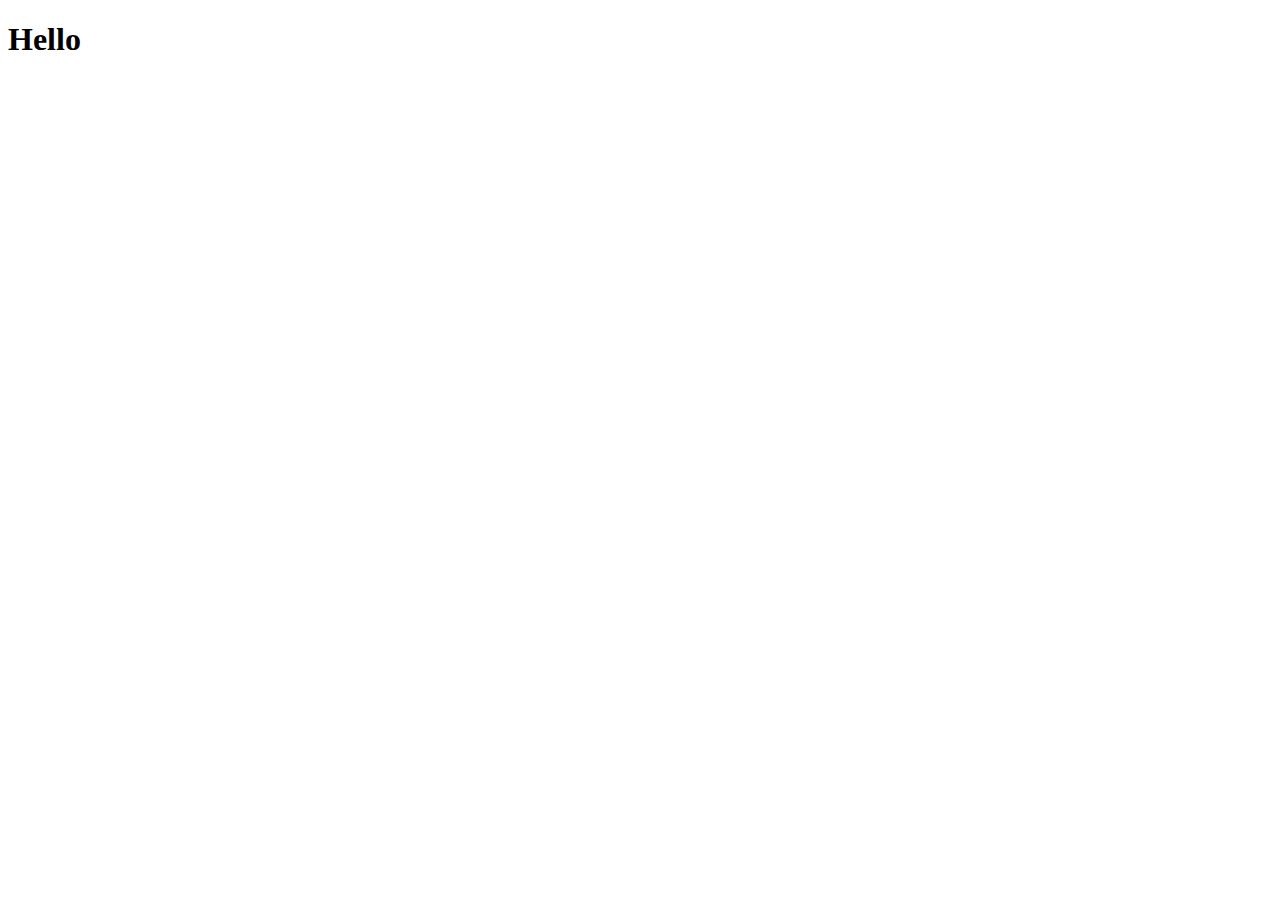
==== index.html @ 60b422b8 "updated index.html" ====
<!DOCTYPE html>
<html lang="en">
<head>
    <meta charset="UTF-8">
    <meta name="viewport" content="width=device-width, initial-scale=1.0">
    <meta http-equiv="X-UA-Compatible" content="ie=edge">
    <title>Document</title>
</head>
<body>
    <h1>Hello</h1>
</body>
</html>
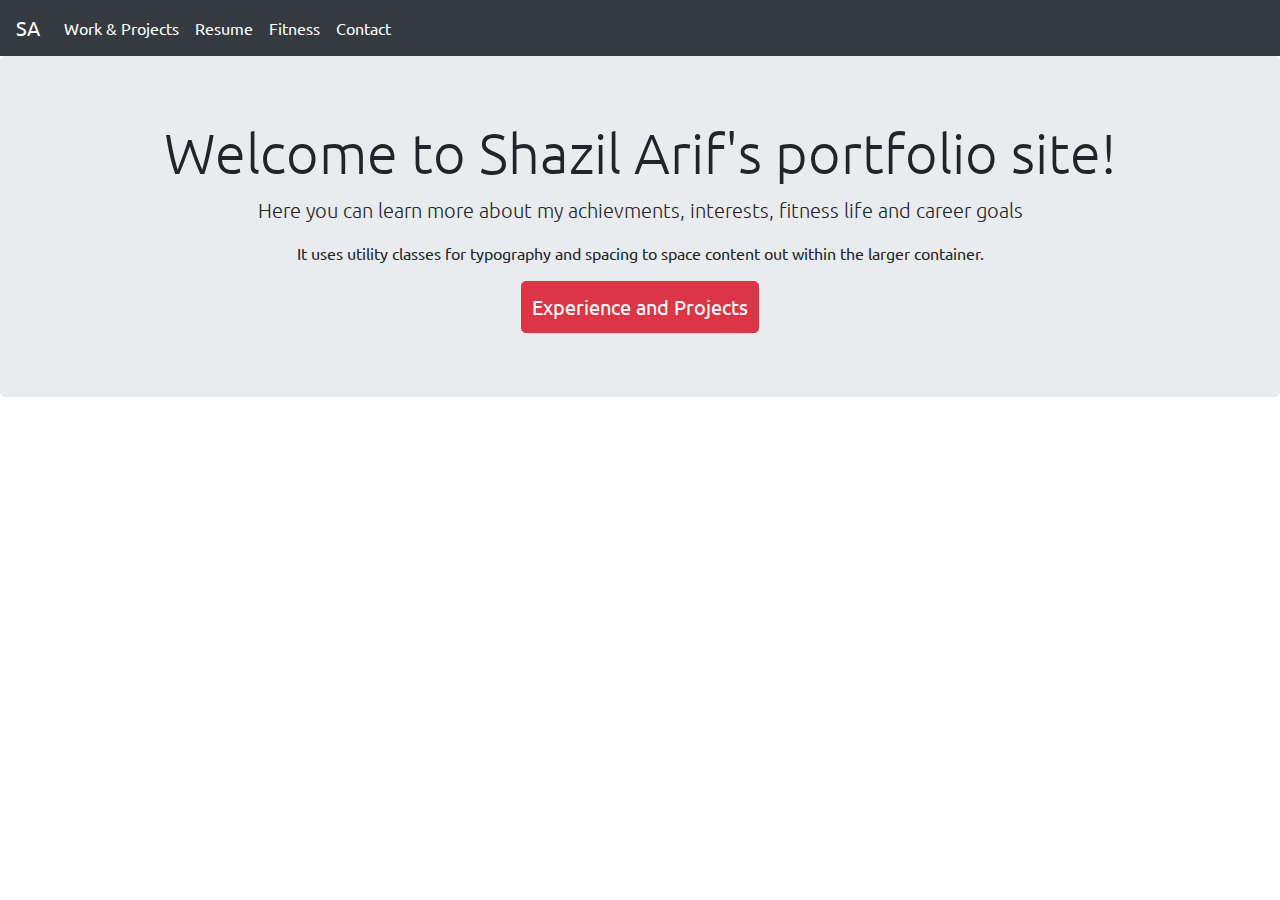
==== commit 094f4b3d: "created main page" ====
--- a/index.html
+++ b/index.html
@@ -4,9 +4,45 @@
     <meta charset="UTF-8">
     <meta name="viewport" content="width=device-width, initial-scale=1.0">
     <meta http-equiv="X-UA-Compatible" content="ie=edge">
+    <link href="https://fonts.googleapis.com/css?family=Ubuntu&display=swap" rel="stylesheet">
+    <link rel="stylesheet" href="https://stackpath.bootstrapcdn.com/bootstrap/4.3.1/css/bootstrap.min.css" integrity="sha384-ggOyR0iXCbMQv3Xipma34MD+dH/1fQ784/j6cY/iJTQUOhcWr7x9JvoRxT2MZw1T" crossorigin="anonymous">
+    <link rel="stylesheet" href="./assets/css/index.css">
+
     <title>Document</title>
 </head>
 <body>
-    <h1>Hello</h1>
+    <nav class="navbar fixed-top navbar-expand-lg navbar-light bg-dark">
+        <a class="navbar-brand light_font" href="#">SA</a>
+        <button class="navbar-toggler" type="button" data-toggle="collapse" data-target="#navbarText" aria-controls="navbarText" aria-expanded="false" aria-label="Toggle navigation">
+          <span class="navbar-toggler-icon"></span>
+        </button>
+        <div class="collapse navbar-collapse" id="navbarText">
+          <ul class="navbar-nav mr-auto">
+            <li class="nav-item active">
+              <a class="nav-link light_font" href="#">Work & Projects<span class="sr-only">(current)</span></a>
+            </li>
+            <li class="nav-item">
+              <a class="nav-link light_font" href="#">Resume</a>
+            </li>
+            <li class="nav-item">
+                <a class="nav-link light_font" href="#">Fitness</a>
+              </li>
+              <li class="nav-item">
+                <a class="nav-link light_font" href="#">Contact</a>
+              </li>
+          </ul>
+        </div>
+      </nav>
+
+      <div class="jumbotron">
+        <h1 class="display-4">Welcome to Shazil Arif's portfolio site!</h1>
+        <p class="lead">Here you can learn more about my achievments, interests, fitness life and career goals</p>
+        <p>It uses utility classes for typography and spacing to space content out within the larger container.</p>
+        <a class="btn btn-danger btn-lg bottom_space" href="#" role="button">Experience and Projects</a>
+      </div>
+
+<script src="https://code.jquery.com/jquery-3.3.1.slim.min.js" integrity="sha384-q8i/X+965DzO0rT7abK41JStQIAqVgRVzpbzo5smXKp4YfRvH+8abtTE1Pi6jizo" crossorigin="anonymous"></script>
+<script src="https://cdnjs.cloudflare.com/ajax/libs/popper.js/1.14.7/umd/popper.min.js" integrity="sha384-UO2eT0CpHqdSJQ6hJty5KVphtPhzWj9WO1clHTMGa3JDZwrnQq4sF86dIHNDz0W1" crossorigin="anonymous"></script>
+<script src="https://stackpath.bootstrapcdn.com/bootstrap/4.3.1/js/bootstrap.min.js" integrity="sha384-JjSmVgyd0p3pXB1rRibZUAYoIIy6OrQ6VrjIEaFf/nJGzIxFDsf4x0xIM+B07jRM" crossorigin="anonymous"></script>
 </body>
 </html>--- a/assets/css/index.css
+++ b/assets/css/index.css
@@ -0,0 +1,13 @@
+*{
+    font-family: 'Ubuntu',sans-serif;
+}
+.bottom_space{
+    padding:10px;
+}
+.light_font{
+    color:white!important;
+}
+.jumbotron{
+    text-align: center;
+    margin-top:56px;
+}
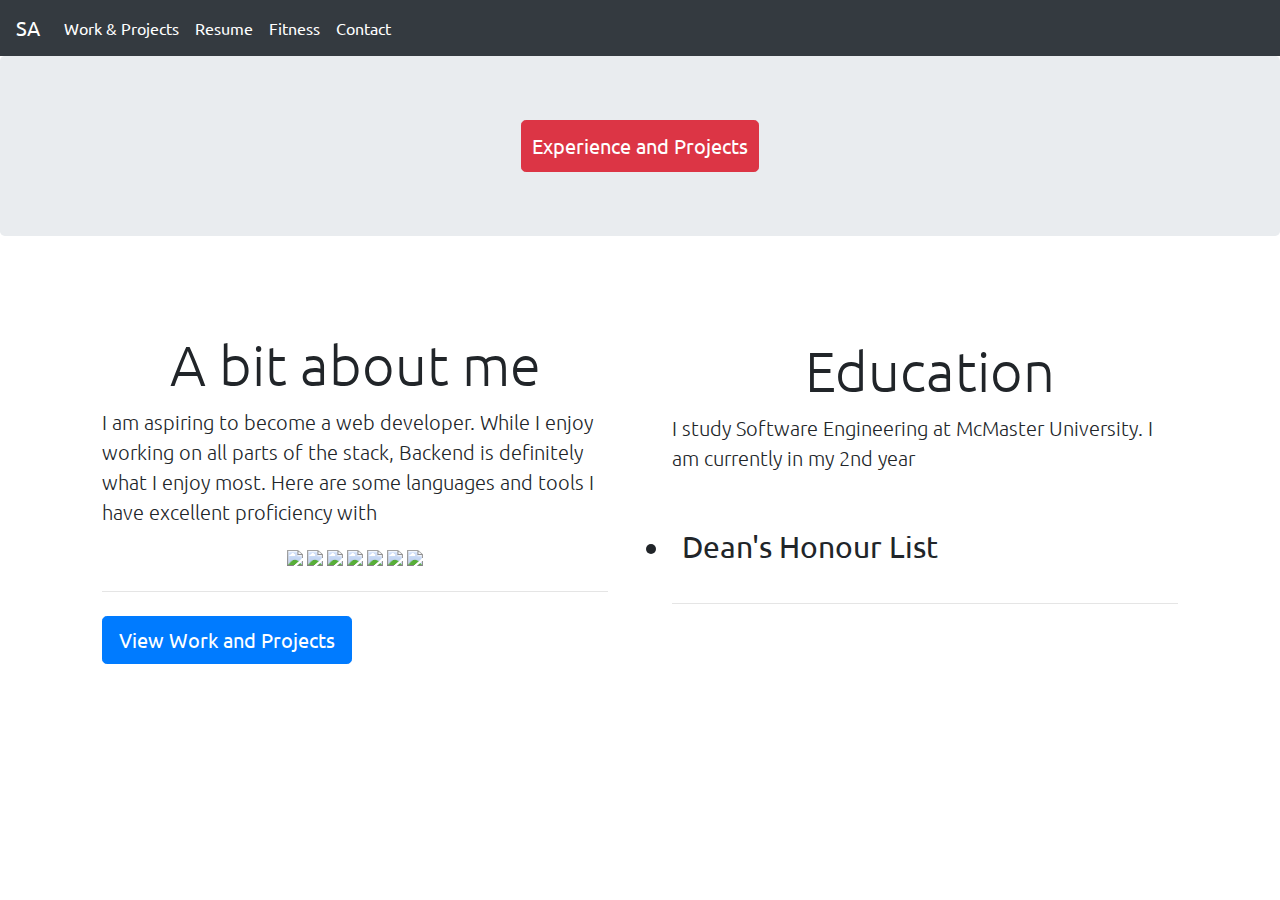
==== commit d45e178d: "modified main page with education and skills" ====
--- a/index.html
+++ b/index.html
@@ -7,8 +7,9 @@
     <link href="https://fonts.googleapis.com/css?family=Ubuntu&display=swap" rel="stylesheet">
     <link rel="stylesheet" href="https://stackpath.bootstrapcdn.com/bootstrap/4.3.1/css/bootstrap.min.css" integrity="sha384-ggOyR0iXCbMQv3Xipma34MD+dH/1fQ784/j6cY/iJTQUOhcWr7x9JvoRxT2MZw1T" crossorigin="anonymous">
     <link rel="stylesheet" href="./assets/css/index.css">
+    <link rel="icon" href="./assets/img/sa3.png">
 
-    <title>Document</title>
+    <title>Shazil Arif</title>
 </head>
 <body>
     <nav class="navbar fixed-top navbar-expand-lg navbar-light bg-dark">
@@ -22,7 +23,7 @@
               <a class="nav-link light_font" href="#">Work & Projects<span class="sr-only">(current)</span></a>
             </li>
             <li class="nav-item">
-              <a class="nav-link light_font" href="#">Resume</a>
+              <a class="nav-link light_font" href="./assets/resume.pdf">Resume</a>
             </li>
             <li class="nav-item">
                 <a class="nav-link light_font" href="#">Fitness</a>
@@ -34,15 +35,45 @@
         </div>
       </nav>
 
-      <div class="jumbotron">
-        <h1 class="display-4">Welcome to Shazil Arif's portfolio site!</h1>
-        <p class="lead">Here you can learn more about my achievments, interests, fitness life and career goals</p>
-        <p>It uses utility classes for typography and spacing to space content out within the larger container.</p>
+      <div class="jumbotron" id='mainJumbotron'>
+        <h1 class="display-4 center" id="heading">Shazil Arif</h1>
+        <p class="lead" id="effect">Here you can learn more about my my story, achievements, interests, fitness life and career goals</p>
+        <p id="effectTwo"><a href="https://github.com/shazil-arif"><i class="fab fa-github icon-left"></i></a> <a href="https://linkedin.com/in/shazil-arif "><i class="fab fa-linkedin icon-left"></i><a> <a href="https://devpost.com/Shazil-arif"><i class="fas fa-code icon-left"></i><a></p>
         <a class="btn btn-danger btn-lg bottom_space" href="#" role="button">Experience and Projects</a>
       </div>
 
+      <div class="container">
+          <div class='row'>
+                <div class="jumbotron col-xs-12 col-md-6 sink">
+                        <h1 class="display-4 center">A bit about me</h1>
+                        <p class="lead">I am aspiring to become a web developer. While I enjoy working on all parts of the stack, Backend is definitely what I enjoy most. Here are some languages and tools I have excellent proficiency with</p>
+                        <div class="center">
+                            <img src="https://img.icons8.com/color/48/000000/firebase.png">
+                            <img src="https://img.icons8.com/color/48/000000/nodejs.png">
+                            <img src="https://img.icons8.com/color/48/000000/python.png">
+                            <img src="https://img.icons8.com/color/48/000000/bootstrap.png">
+                            <img src="https://img.icons8.com/color/48/000000/c-sharp-logo.png">
+                            <img src="https://img.icons8.com/color/48/000000/mongodb.png">
+                            <img src="https://img.icons8.com/color/48/000000/javascript.png">
+                        </div>    
+                        <hr class="my-4">
+                        <a class="btn btn-primary btn-lg center" href="./projects.html" role="button">View Work and Projects</a>
+                </div>
+                <div class="jumbotron col-xs-12 col-md-6 sink">
+                        <h1 class="display-4 center"><i class="fas fa-university icon-right"></i>Education</h1>
+                        <p class="lead">I study Software Engineering at McMaster University. I am currently in my 2nd year</p>
+                        <li style="font-size:30px"><i class="fas fa-user-graduate icon-right"></i>Dean's Honour List</li>
+                        <hr class="my-4">
+                </div>
+          </div>
+      </div>
+
+<script src="https://kit.fontawesome.com/c612fcaa45.js" crossorigin="anonymous"></script>
 <script src="https://code.jquery.com/jquery-3.3.1.slim.min.js" integrity="sha384-q8i/X+965DzO0rT7abK41JStQIAqVgRVzpbzo5smXKp4YfRvH+8abtTE1Pi6jizo" crossorigin="anonymous"></script>
 <script src="https://cdnjs.cloudflare.com/ajax/libs/popper.js/1.14.7/umd/popper.min.js" integrity="sha384-UO2eT0CpHqdSJQ6hJty5KVphtPhzWj9WO1clHTMGa3JDZwrnQq4sF86dIHNDz0W1" crossorigin="anonymous"></script>
 <script src="https://stackpath.bootstrapcdn.com/bootstrap/4.3.1/js/bootstrap.min.js" integrity="sha384-JjSmVgyd0p3pXB1rRibZUAYoIIy6OrQ6VrjIEaFf/nJGzIxFDsf4x0xIM+B07jRM" crossorigin="anonymous"></script>
+<script src="https://code.jquery.com/jquery-3.4.1.min.js" integrity="sha256-CSXorXvZcTkaix6Yvo6HppcZGetbYMGWSFlBw8HfCJo=" crossorigin="anonymous"></script>      
+<script src="./assets/js/effect.js"></script>
 </body>
+
 </html>--- a/assets/css/index.css
+++ b/assets/css/index.css
@@ -7,7 +7,34 @@
 .light_font{
     color:white!important;
 }
-.jumbotron{
+#mainJumbotron{
     text-align: center;
     margin-top:56px;
 }
+.icon-left{
+    font-size:40px;
+    margin-left: 20px;
+}
+a{
+    color:black;
+}
+#heading{
+    display: none;
+    font-size:70px;
+}
+#effect{
+    display: none;
+}
+#effectTwo{
+    display: none;
+}
+.sink{
+    background:white;
+}
+.icon-right{
+    margin-right:10px;
+    font-size:60px;
+}
+.center{
+    text-align: center;
+}
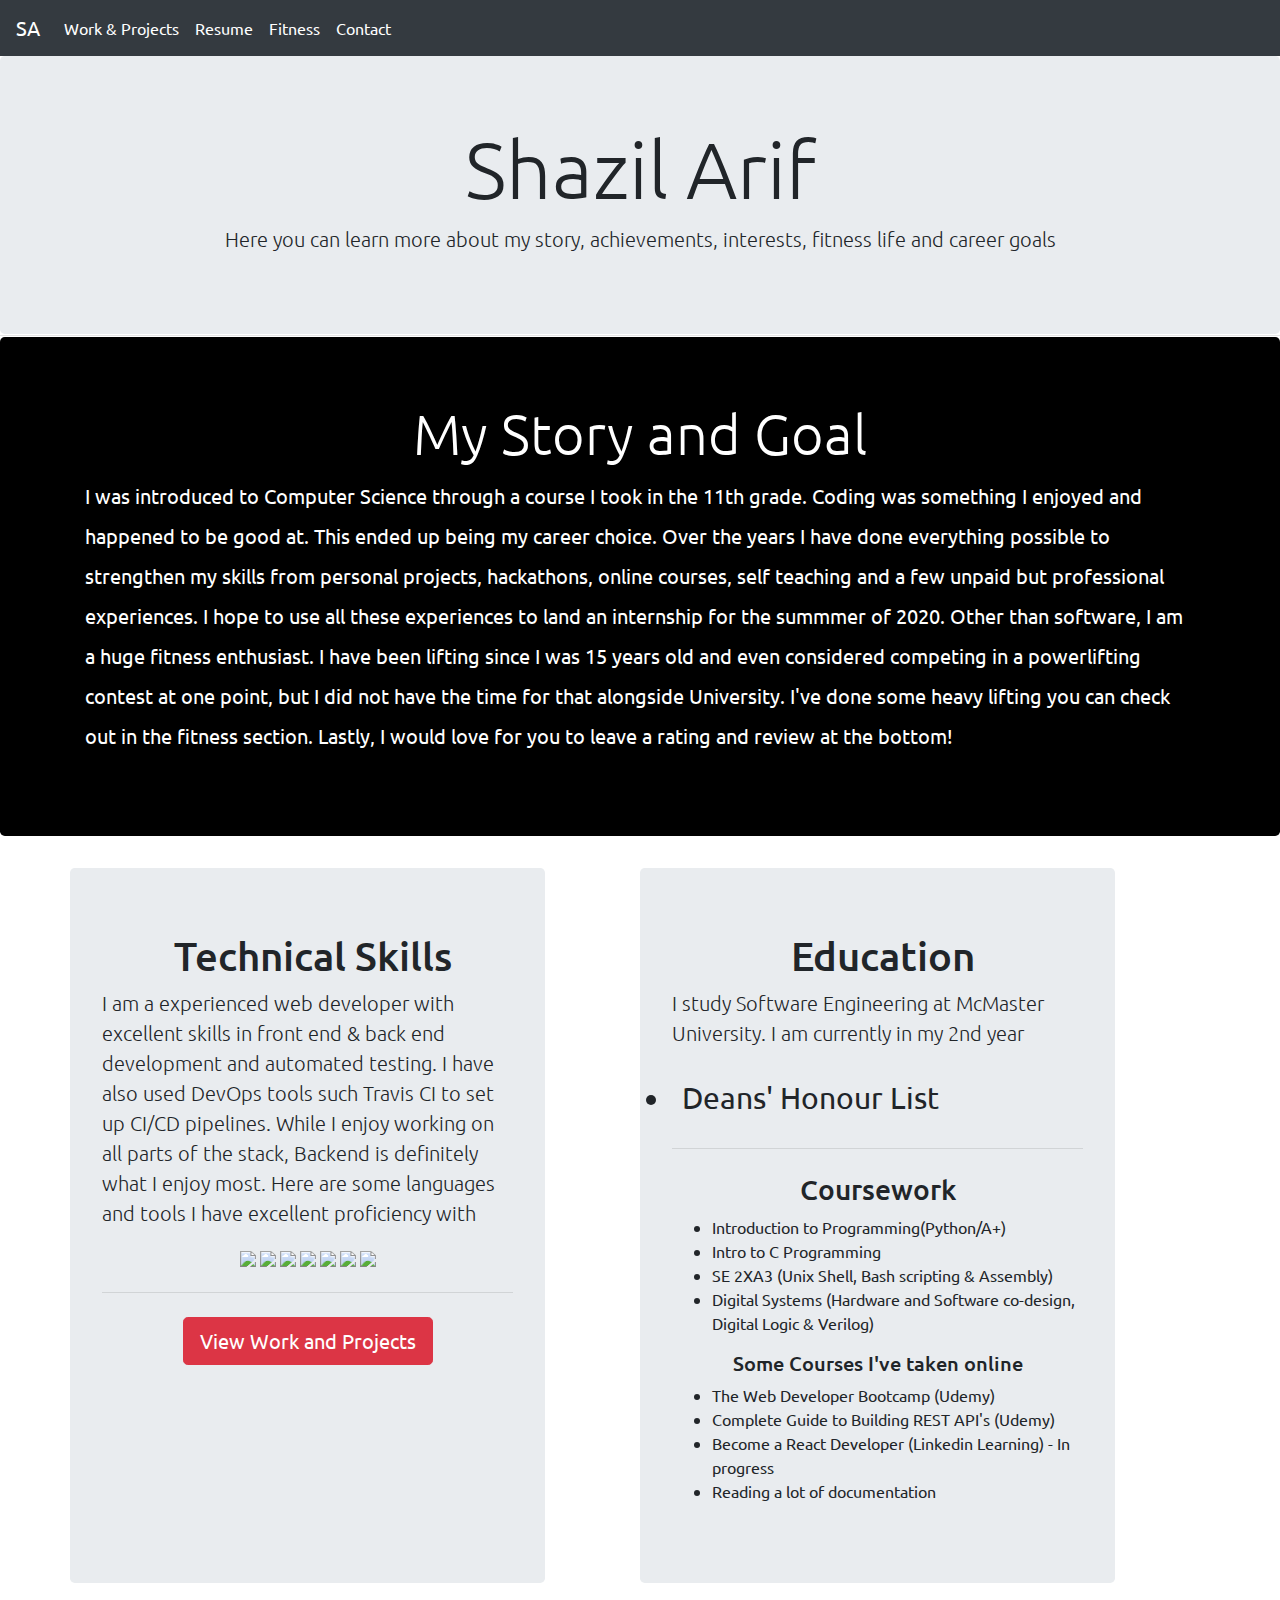
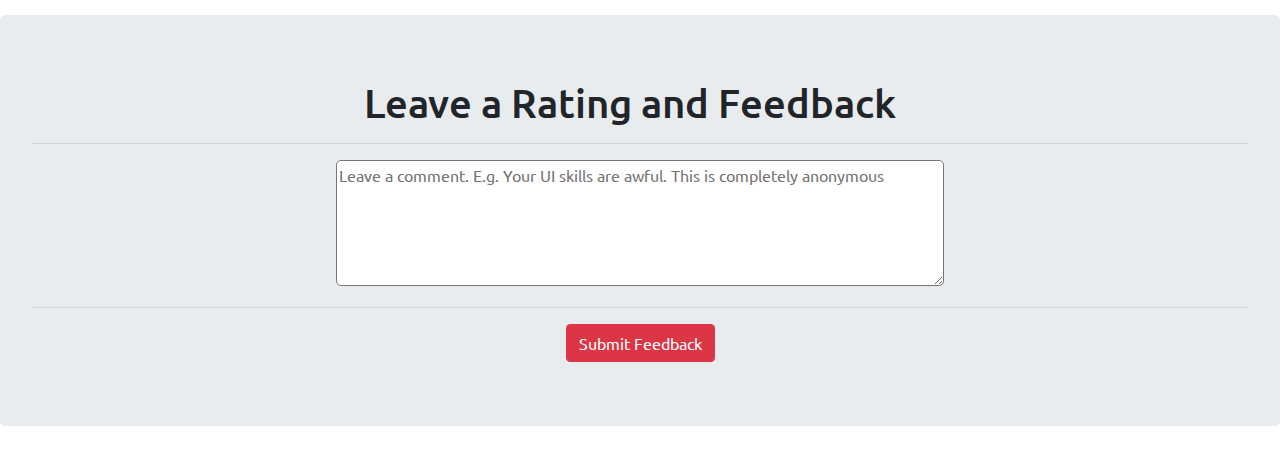
==== commit 18b0b572: "added some inspirtion, courses and feedback section" ====
--- a/index.html
+++ b/index.html
@@ -8,7 +8,6 @@
     <link rel="stylesheet" href="https://stackpath.bootstrapcdn.com/bootstrap/4.3.1/css/bootstrap.min.css" integrity="sha384-ggOyR0iXCbMQv3Xipma34MD+dH/1fQ784/j6cY/iJTQUOhcWr7x9JvoRxT2MZw1T" crossorigin="anonymous">
     <link rel="stylesheet" href="./assets/css/index.css">
     <link rel="icon" href="./assets/img/sa3.png">
-
     <title>Shazil Arif</title>
 </head>
 <body>
@@ -37,16 +36,34 @@
 
       <div class="jumbotron" id='mainJumbotron'>
         <h1 class="display-4 center" id="heading">Shazil Arif</h1>
-        <p class="lead" id="effect">Here you can learn more about my my story, achievements, interests, fitness life and career goals</p>
-        <p id="effectTwo"><a href="https://github.com/shazil-arif"><i class="fab fa-github icon-left"></i></a> <a href="https://linkedin.com/in/shazil-arif "><i class="fab fa-linkedin icon-left"></i><a> <a href="https://devpost.com/Shazil-arif"><i class="fas fa-code icon-left"></i><a></p>
-        <a class="btn btn-danger btn-lg bottom_space" href="#" role="button">Experience and Projects</a>
+        <p class="lead">Here you can learn more about my story, achievements, interests, fitness life and career goals</p>
+        <p><a href="https://github.com/shazil-arif"><i id="one"class="fab fa-github icon-left hide"></i></a> <a href="https://linkedin.com/in/shazil-arif "><i id="two"class="fab fa-linkedin icon-left hide"></i><a> <a href="https://devpost.com/Shazil-arif"><i id="three" class="fas fa-code icon-left hide"></i><a></p>
+      </div>
+
+
+       <hr class="no_margin">
+
+      <div class="jumbotron" style="background-color: black; color:white;">
+        <h1 class="display-4 center">My Story and Goal</h1>
+        <div class="container">
+          <div class="row">
+            <div class="col-md-12">
+              <p class="story">I was introduced to Computer Science through a course I took in the 11th grade. Coding was something I enjoyed and happened to be good at. 
+                This ended up being my career choice. Over the years I have done everything possible to strengthen my skills from personal projects, hackathons, online courses, self teaching 
+                and a few unpaid but professional experiences. I hope to use all these experiences to land an internship for the summmer of 2020. Other than software, I am a huge fitness enthusiast.
+                I have been lifting since I was 15 years old and even considered competing in a powerlifting contest at one point, but I did not have the time for that alongside University. I've done some heavy lifting you 
+                can check out in the fitness section. Lastly, I would love for you to leave a rating and review at the bottom!
+              </p>
+            </div>
+          </div>
+        </div>
       </div>
 
       <div class="container">
           <div class='row'>
-                <div class="jumbotron col-xs-12 col-md-6 sink">
-                        <h1 class="display-4 center">A bit about me</h1>
-                        <p class="lead">I am aspiring to become a web developer. While I enjoy working on all parts of the stack, Backend is definitely what I enjoy most. Here are some languages and tools I have excellent proficiency with</p>
+                <div class="jumbotron col-xs-12 col-md-5">
+                        <h1 class="subheading center"><i class="fas fa-user icon-right"></i>Technical Skills</h1>
+                        <p class="lead">I am a experienced web developer with excellent skills in front end & back end development and automated testing. I have also used DevOps tools such Travis CI to set up CI/CD pipelines. While I enjoy working on all parts of the stack, Backend is definitely what I enjoy most. Here are some languages and tools I have excellent proficiency with</p>
                         <div class="center">
                             <img src="https://img.icons8.com/color/48/000000/firebase.png">
                             <img src="https://img.icons8.com/color/48/000000/nodejs.png">
@@ -57,15 +74,52 @@
                             <img src="https://img.icons8.com/color/48/000000/javascript.png">
                         </div>    
                         <hr class="my-4">
-                        <a class="btn btn-primary btn-lg center" href="./projects.html" role="button">View Work and Projects</a>
+                        <div class="center"><a class="btn btn-danger btn-lg" href="./projects.html" role="button">View Work and Projects</a></div>
                 </div>
-                <div class="jumbotron col-xs-12 col-md-6 sink">
-                        <h1 class="display-4 center"><i class="fas fa-university icon-right"></i>Education</h1>
+
+                <div class="col-md-1"></div>
+
+                <div class="jumbotron col-xs-12 col-md-5">
+                        <h1 class="subheading center"><i class="fas fa-university icon-right"></i>Education</h1>
                         <p class="lead">I study Software Engineering at McMaster University. I am currently in my 2nd year</p>
-                        <li style="font-size:30px"><i class="fas fa-user-graduate icon-right"></i>Dean's Honour List</li>
+                        <li style="font-size:30px"><i class="fas fa-user-graduate icon-right"></i>Deans' Honour List</li>
                         <hr class="my-4">
+                        <h3 class="center">Coursework</h1>
+                        <ul>
+                          <li>Introduction to Programming(Python/A+)</li>
+                          <li>Intro to C Programming</li>
+                          <li>SE 2XA3 (Unix Shell, Bash scripting & Assembly)</li>
+                          <li>Digital Systems (Hardware and Software co-design, Digital Logic & Verilog)</li>
+                        </ul>
+                        <h5 class="center">Some Courses I've taken online</h1>
+                          <ul>
+                            <li>The Web Developer Bootcamp (Udemy)</li>
+                            <li>Complete Guide to Building REST API's (Udemy)</li>
+                            <li>Become a React Developer (Linkedin Learning) - In progress</li>
+                            <li>Reading a lot of documentation</li>
+                          </ul>
                 </div>
           </div>
+      </div>
+
+      <div class="jumbotron center">
+          <h1>Leave a Rating and Feedback<i class="far fa-comment-alt icon-left"></i></h1>
+
+          <p class="stars">
+              <i class="fas fa-star"></i>
+              <i class="fas fa-star"></i>
+              <i class="fas fa-star"></i>
+              <i class="fas fa-star"></i>
+              <i class="fas fa-star"></i>
+          </p>
+
+          <hr>
+
+          <textarea style="width:50%" name="" id="" class="rounded-lg" cols="20" rows="5" placeholder="Leave a comment. E.g. Your UI skills are awful. This is completely anonymous"></textarea>
+          <hr>
+
+          <button class="btn btn-danger">Submit Feedback</button>
+
       </div>
 
 <script src="https://kit.fontawesome.com/c612fcaa45.js" crossorigin="anonymous"></script>
--- a/assets/css/index.css
+++ b/assets/css/index.css
@@ -10,6 +10,7 @@
 #mainJumbotron{
     text-align: center;
     margin-top:56px;
+    margin-bottom:0px;
 }
 .icon-left{
     font-size:40px;
@@ -19,22 +20,33 @@
     color:black;
 }
 #heading{
-    display: none;
-    font-size:70px;
-}
-#effect{
-    display: none;
-}
-#effectTwo{
-    display: none;
+    font-size:80px;
 }
 .sink{
     background:white;
 }
 .icon-right{
     margin-right:10px;
-    font-size:60px;
+    font-size:40px;
 }
 .center{
     text-align: center;
 }
+.hide{
+    display: none;
+}
+.no_margin{
+    margin-top:1px;
+    margin-bottom: 1px;
+    font-weight: 900;
+}
+.subheading{
+    font-size:40px;
+}
+.story{
+    line-height: 2;
+    font-size:20px;
+}
+.stars{
+    font-size:30px;
+}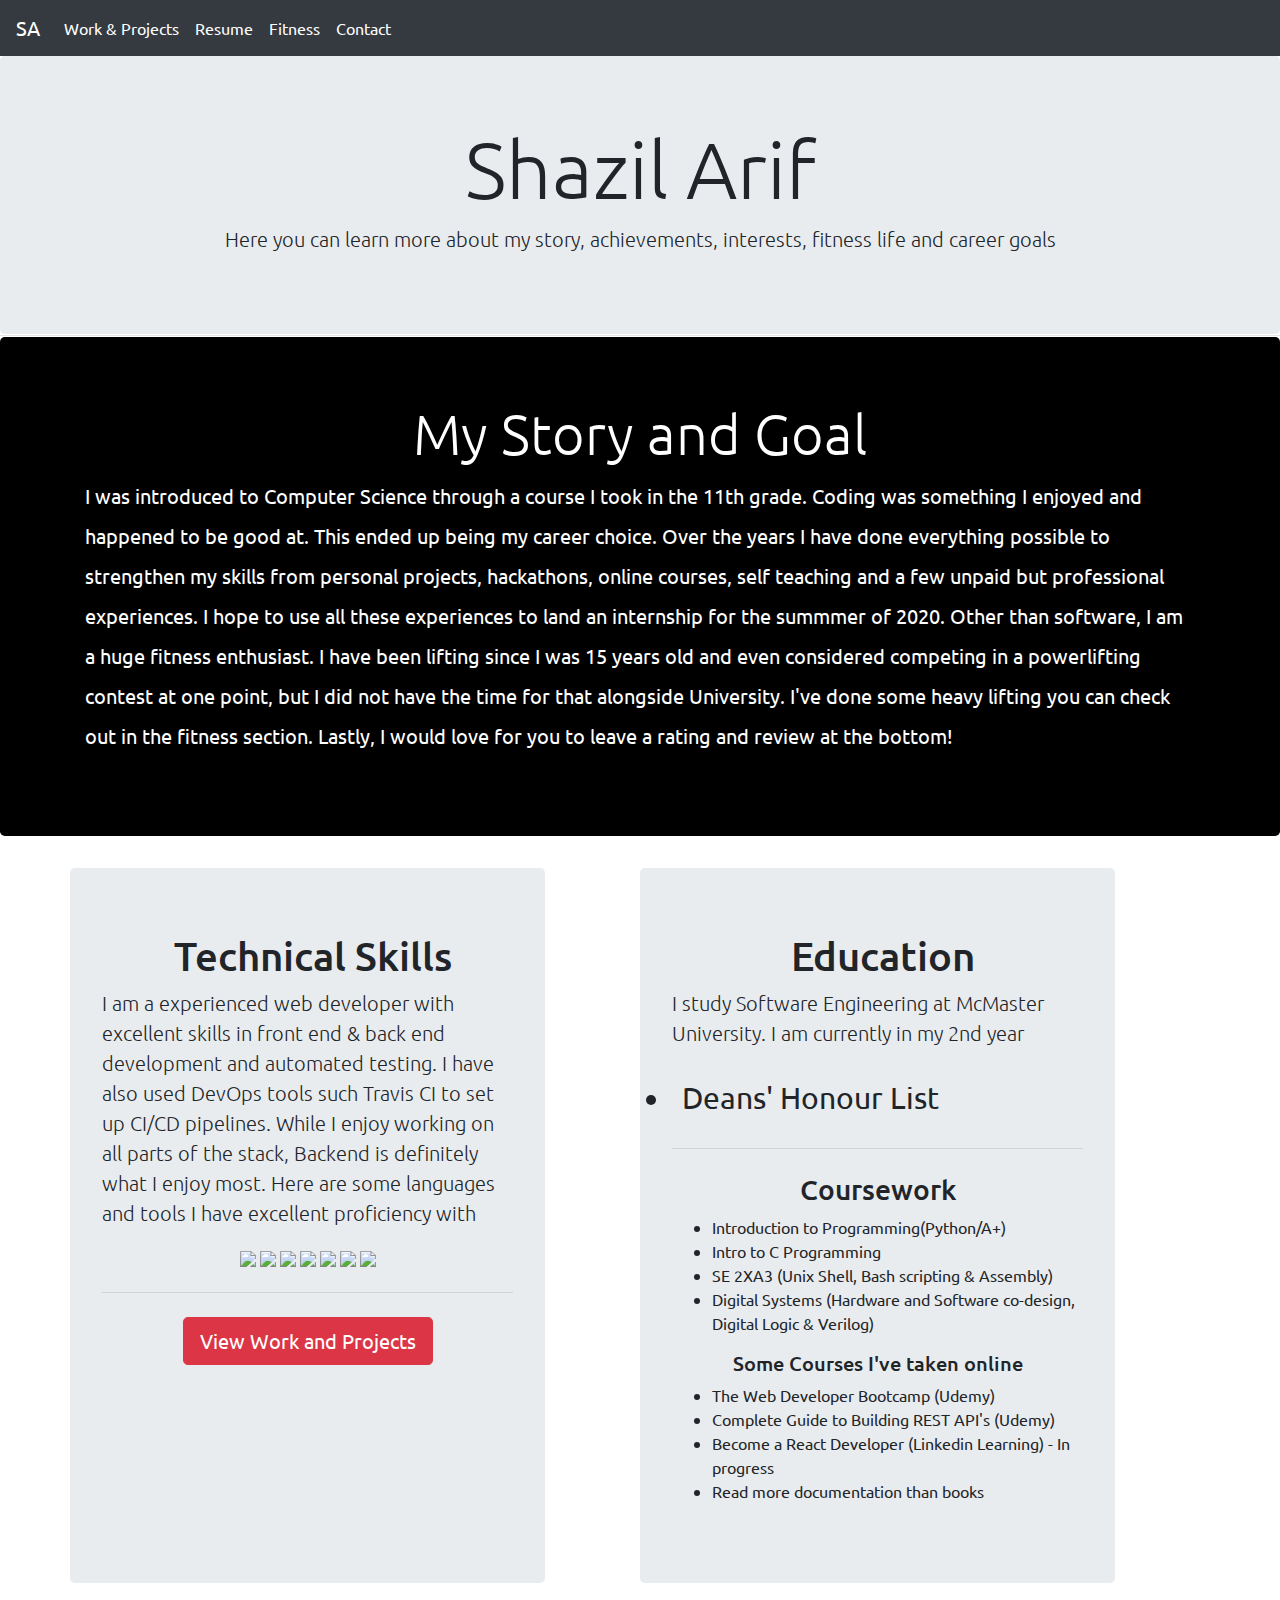
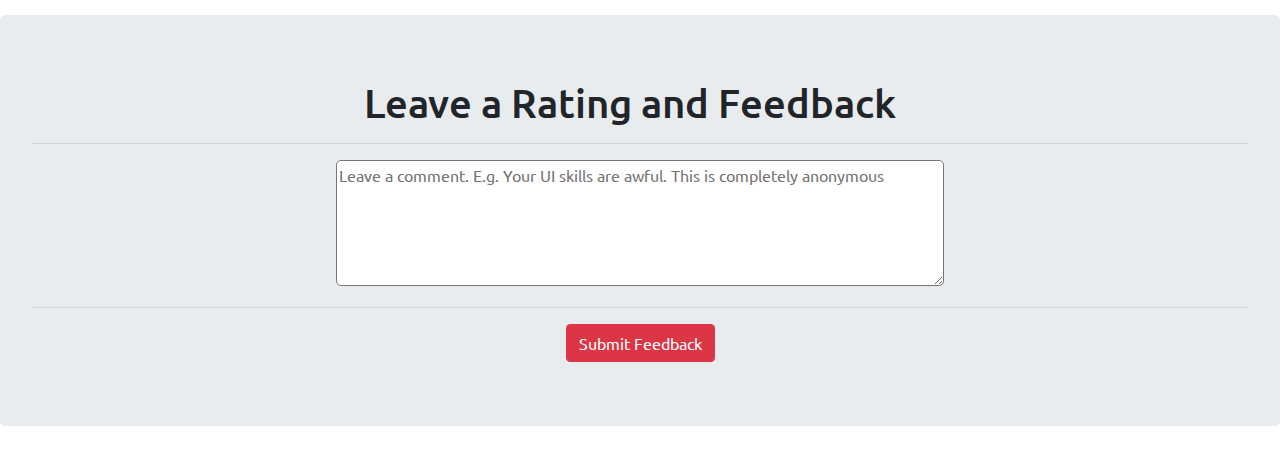
==== commit 5a47df7b: "Update index.html" ====
--- a/index.html
+++ b/index.html
@@ -96,7 +96,7 @@
                             <li>The Web Developer Bootcamp (Udemy)</li>
                             <li>Complete Guide to Building REST API's (Udemy)</li>
                             <li>Become a React Developer (Linkedin Learning) - In progress</li>
-                            <li>Reading a lot of documentation</li>
+                            <li>Read more documentation than books</li>
                           </ul>
                 </div>
           </div>
@@ -130,4 +130,4 @@
 <script src="./assets/js/effect.js"></script>
 </body>
 
-</html>+</html>
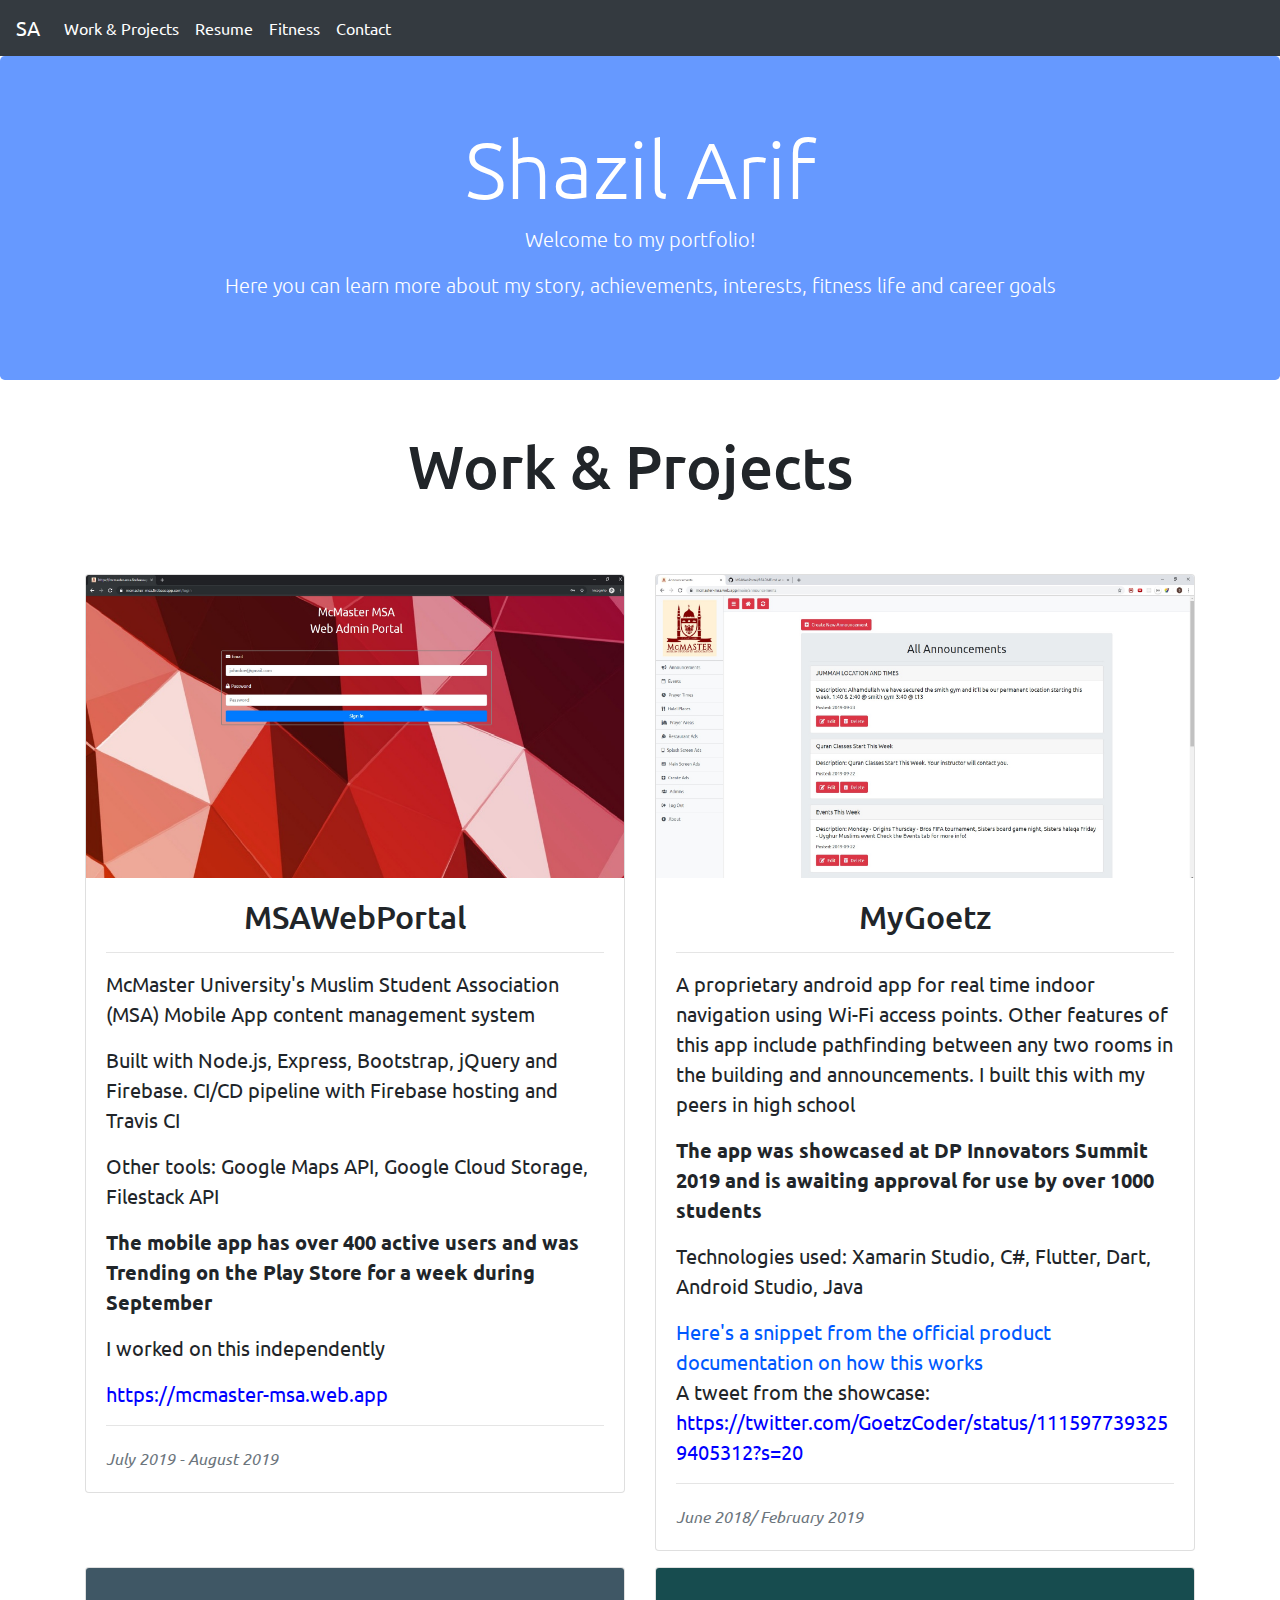
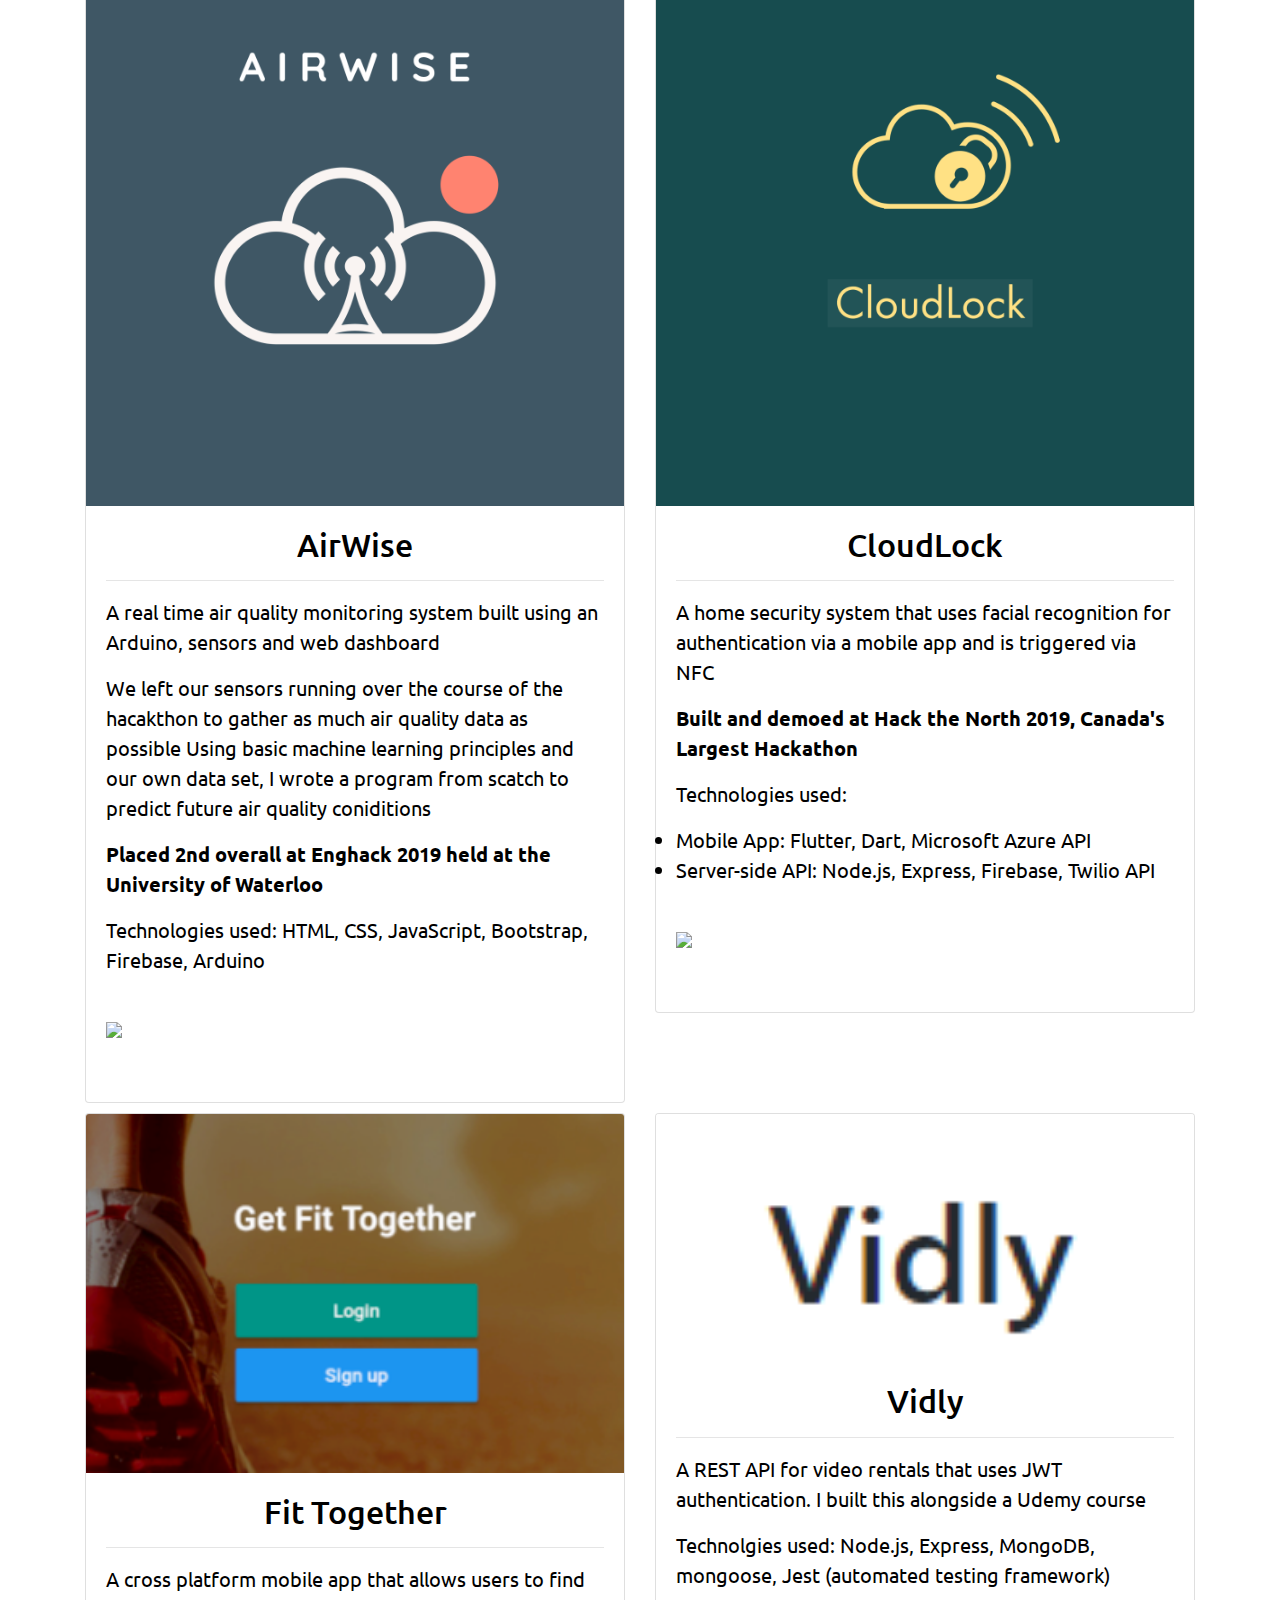
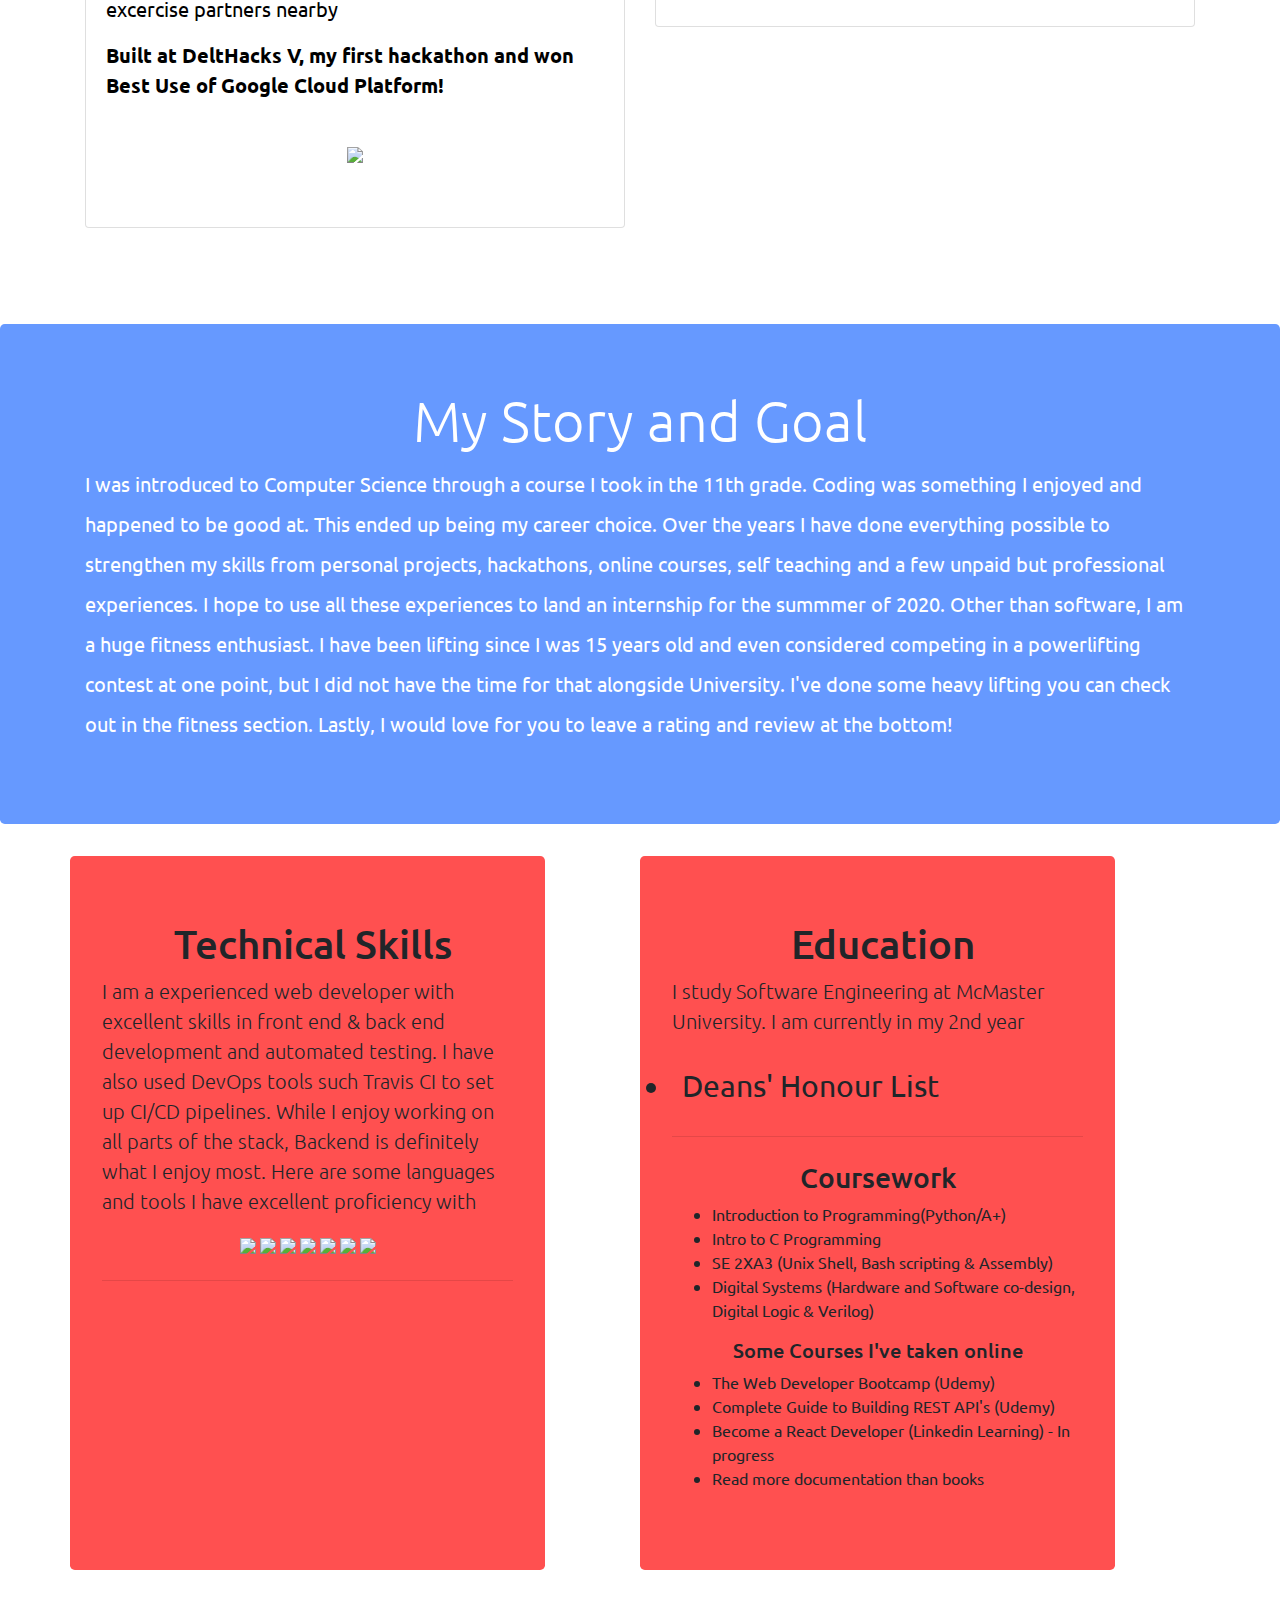
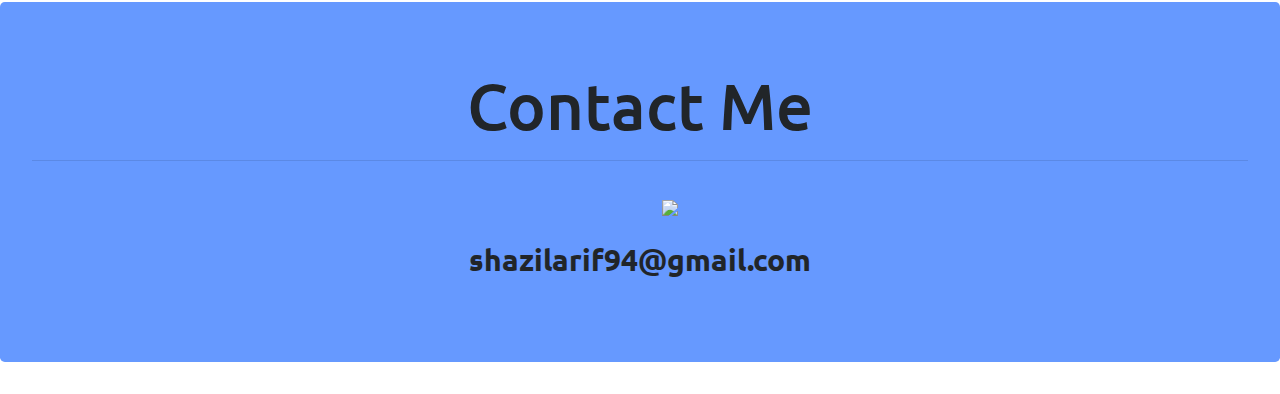
==== commit b9257085: "added projects" ====
--- a/index.html
+++ b/index.html
@@ -19,7 +19,7 @@
         <div class="collapse navbar-collapse" id="navbarText">
           <ul class="navbar-nav mr-auto">
             <li class="nav-item active">
-              <a class="nav-link light_font" href="#">Work & Projects<span class="sr-only">(current)</span></a>
+              <a class="nav-link light_font" href="#projects">Work & Projects<span class="sr-only">(current)</span></a>
             </li>
             <li class="nav-item">
               <a class="nav-link light_font" href="./assets/resume.pdf">Resume</a>
@@ -28,7 +28,7 @@
                 <a class="nav-link light_font" href="#">Fitness</a>
               </li>
               <li class="nav-item">
-                <a class="nav-link light_font" href="#">Contact</a>
+                <a class="nav-link light_font" href="#contact">Contact</a>
               </li>
           </ul>
         </div>
@@ -36,91 +36,235 @@
 
       <div class="jumbotron" id='mainJumbotron'>
         <h1 class="display-4 center" id="heading">Shazil Arif</h1>
+        <p class="lead">Welcome to my portfolio!</p>
         <p class="lead">Here you can learn more about my story, achievements, interests, fitness life and career goals</p>
-        <p><a href="https://github.com/shazil-arif"><i id="one"class="fab fa-github icon-left hide"></i></a> <a href="https://linkedin.com/in/shazil-arif "><i id="two"class="fab fa-linkedin icon-left hide"></i><a> <a href="https://devpost.com/Shazil-arif"><i id="three" class="fas fa-code icon-left hide"></i><a></p>
       </div>
-
-
-       <hr class="no_margin">
-
-      <div class="jumbotron" style="background-color: black; color:white;">
-        <h1 class="display-4 center">My Story and Goal</h1>
-        <div class="container">
-          <div class="row">
-            <div class="col-md-12">
-              <p class="story">I was introduced to Computer Science through a course I took in the 11th grade. Coding was something I enjoyed and happened to be good at. 
-                This ended up being my career choice. Over the years I have done everything possible to strengthen my skills from personal projects, hackathons, online courses, self teaching 
-                and a few unpaid but professional experiences. I hope to use all these experiences to land an internship for the summmer of 2020. Other than software, I am a huge fitness enthusiast.
-                I have been lifting since I was 15 years old and even considered competing in a powerlifting contest at one point, but I did not have the time for that alongside University. I've done some heavy lifting you 
-                can check out in the fitness section. Lastly, I would love for you to leave a rating and review at the bottom!
-              </p>
+    
+      <div id="projects">
+        <h1 class="center" style="margin-top:50px;font-size:60px;">Work & Projects <i class="fas fa-star icon-left" style="font-size:50px;"></i></h1>
+        <div class="jumbotron" style="background:white;">
+            <div class="container">
+                <div class="row">
+                  <div class="col-lg-6">
+                      <div class="card mb-3 bg">
+                          <a href="./assets/img/homepage.jpg"><img src="./assets/img/homepage.jpg" class="card-img-top" alt="..."></a>
+                          <div class="card-body">
+                            <h2 class="card-title center">MSAWebPortal</h2>
+                            <hr>
+      
+                            <p class="card-text">McMaster University's Muslim Student Association (MSA) Mobile App content management system</p>
+                            <p class="card-text"> Built with Node.js, Express, Bootstrap, jQuery and Firebase. CI/CD pipeline with Firebase hosting and Travis CI</p>
+                            <p class="card-text">Other tools: Google Maps API, Google Cloud Storage, Filestack API</p>
+                            <p class="card-text"><strong>The mobile app has over 400 active users and was Trending on the Play Store for a week during September</strong></p>
+                            <p class="card-text">I worked on this independently</p>
+
+      
+                            <a href="https://mcmaster-msa.web.app" style="color:blue"> https://mcmaster-msa.web.app</a>
+                            <hr>
+      
+                            <p class="card-text"><small class="text-muted"><em>July 2019 - August 2019</em></small></p>
+                          </div>
+                        </div>
+                  </div>
+
+                  <div class="col-lg-6">
+                      <div class="card mb-3 ">
+
+                          <a href="./assets/img/announcements.jpg"><img src="./assets/img/announcements.jpg" class="card-img-top" alt="..."></a>
+                            
+                        
+
+                          <div class="card-body">
+                            <h2 class="card-title center">MyGoetz</h2>
+                            <hr>
+      
+                            <p class="card-text">A proprietary android app for real time indoor navigation using Wi-Fi access points. Other features of this app include
+                              pathfinding between any two rooms in the building and announcements.
+                              I built this with my peers in high school</p> 
+                              <p><strong>The app was showcased at DP Innovators Summit 2019 and is awaiting approval for use by over 1000 students</strong><p>
+                                <p>Technologies used: Xamarin Studio, C#, Flutter, Dart, Android Studio, Java
+                                </p>
+                                <a href="./gps.pdf" style="color:rgb(0, 89, 255)">Here's a snippet from the official product documentation on how this works</a>
+
+                                <br>
+      
+                            <p>A tweet from the showcase:
+
+                                <a href="https://twitter.com/GoetzCoder/status/1115977393259405312?s=20" style="color:blue">https://twitter.com/GoetzCoder/status/1115977393259405312?s=20</a>
+
+                            </p>
+                            <hr>
+      
+                            <p class="card-text"><small class="text-muted"><em>June 2018/ February 2019</em></small></p>
+                          </div>
+                        </div>
+                  </div>
+
+                </div>
+
+            
+
+                  <div class="row">
+                    <div class="col-lg-6 ">
+
+                        <div class="card" style="width:100%;">
+                            <img src="./assets/img/airwise.png" class="card-img-top" alt="...">
+                            <div class="card-body" style="color:black">
+                                <h2 class="card-title center">AirWise</h2>
+                                <hr>
+                              <p class="card-text">A real time air quality monitoring system built using an Arduino, sensors and web dashboard</p>
+                              <p class="card-text">We left our sensors running over the course of the hacakthon to gather as much air quality data as possible
+                                Using basic machine learning principles and our own data set, I wrote a program from scatch to predict future air quality coniditions</p>
+                              <p class="card-text"><strong>Placed 2nd overall at Enghack 2019 held at the University of Waterloo</strong></p>
+                              <p class="card-text">Technologies used: HTML, CSS, JavaScript, Bootstrap, Firebase, Arduino</p>
+
+                              
+                              <p>
+                                  <a href="https://github.com/shazil-arif/airwise"><i class="fab fa-github icon"></i></a>
+                                  <a href="https://devpost.com/software/airwise"><img style="padding-bottom: 26px" src="https://img.icons8.com/material/48/000000/devpost.png"></a>
+                              </p>
+
+                            </div>
+                          </div>
+
+                    </div>
+                          <div class="col-lg-6">
+                              <div class="card" style="width:100%;">
+                                  <img src="./assets/img/cloudlock.png" class="card-img-top" alt="...">
+                                  <div class="card-body" style="color:black">
+                                      <h2 class="card-title center">CloudLock</h2>
+                                      <hr>
+                                    <p class="card-text">A home security system that uses facial recognition for authentication via a mobile app and is triggered via NFC</p>
+                                    <p class="card-text"><strong>Built and demoed at Hack the North 2019, Canada's Largest Hackathon</strong></p>
+                                    <p class="card-text">
+                                      Technologies used:
+                                      <li>Mobile App: Flutter, Dart, Microsoft Azure API</li>
+                                      <li>Server-side API: Node.js, Express, Firebase, Twilio API</li> 
+                                    </p>
+
+
+                                    <p>
+                                        <a href="https://github.com/shazil-arif/CloudLock"><i class="fab fa-github icon"></i></a>
+                                        <a href="https://devpost.com/software/cloudlock-z3p4hu"><img style="padding-bottom: 26px" src="https://img.icons8.com/material/48/000000/devpost.png"></a>
+                                    </p>
+
+                                  </div>
+                                </div>
+
+                          </div>
+                  </div>
+
+                  <div class="row">
+                        <div class="col-lg-6" style="margin-top:10px;">
+                            <div class="card" style="width: 100%">
+                                <img src="./assets/img/fit_together.png" class="card-img-top" alt="...">
+                                <div class="card-body" style="color:black">
+                                    <h2 class="card-title center">Fit Together</h2>
+                                    <hr>
+                                  <p class="card-text">A cross platform mobile app that allows users to find excercise partners nearby</p>
+                                  <p class="card-text"><strong>Built at DeltHacks V, my first hackathon and won Best Use of Google Cloud Platform!</strong></p>
+
+
+                                  <p style="text-align:center" >
+                                      <a href="https://github.com/shazil-arif/fit_together"><i class="fab fa-github icon"></i></a>
+                                      <a href="https://devpost.com/software/fit_together"><img style="padding-bottom: 26px" src="https://img.icons8.com/material/48/000000/devpost.png"></a>
+                                  </p>
+
+
+                                </div>
+                            </div>
+                    </div>
+                    
+                        <div class="col-lg-6" style="margin-top:10px;">
+                            <div class="card" style="width: 100%;">
+                                <img src="./assets/img/vidly.PNG" class="card-img-top" alt="...">
+                                <div class="card-body" style="color:black">
+                                    <h2 class="card-title center">Vidly</h2>
+                                    <hr>
+                                  <p class="card-text">A REST API for video rentals that uses JWT authentication. I built this alongside a Udemy course</p>
+                                  <p class="card-text">Technolgies used: Node.js, Express, MongoDB, mongoose, Jest (automated testing framework)</p>
+
+                                  <p style="text-align: center"><a href="https://github.com/shazil-arif/Vidly"><i class="fab fa-github icon"></i></a></p>
+
+                                </div>
+                            </div>
+                    </div>
+                  </div>
+
+              </div>
+        </div>
+     
+
+      </div>
+
+      
+      <div class="jumbotron" style= "color:white;">
+          <h1 class="display-4 center">My Story and Goal</h1>
+          <div class="container">
+            <div class="row">
+              <div class="col-md-12">
+                <p class="story">I was introduced to Computer Science through a course I took in the 11th grade. Coding was something I enjoyed and happened to be good at. 
+                  This ended up being my career choice. Over the years I have done everything possible to strengthen my skills from personal projects, hackathons, online courses, self teaching 
+                  and a few unpaid but professional experiences. I hope to use all these experiences to land an internship for the summmer of 2020. Other than software, I am a huge fitness enthusiast.
+                  I have been lifting since I was 15 years old and even considered competing in a powerlifting contest at one point, but I did not have the time for that alongside University. I've done some heavy lifting you 
+                  can check out in the fitness section. Lastly, I would love for you to leave a rating and review at the bottom!
+                </p>
+              </div>
             </div>
           </div>
         </div>
+
+        <div class="container">
+            <div class='row'>
+                  <div class="jumbotron col-xs-12 col-md-5" style="background: rgb(255, 80, 80)">
+                          <h1 class="subheading center"><i class="fas fa-user icon-right"></i>Technical Skills</h1>
+                          <p class="lead">I am a experienced web developer with excellent skills in front end & back end development and automated testing. I have also used DevOps tools such Travis CI to set up CI/CD pipelines. While I enjoy working on all parts of the stack, Backend is definitely what I enjoy most. Here are some languages and tools I have excellent proficiency with</p>
+                          <div class="center">
+                              <img src="https://img.icons8.com/color/48/000000/firebase.png">
+                              <img src="https://img.icons8.com/color/48/000000/nodejs.png">
+                              <img src="https://img.icons8.com/color/48/000000/python.png">
+                              <img src="https://img.icons8.com/color/48/000000/bootstrap.png">
+                              <img src="https://img.icons8.com/color/48/000000/c-sharp-logo.png">
+                              <img src="https://img.icons8.com/color/48/000000/mongodb.png">
+                              <img src="https://img.icons8.com/color/48/000000/javascript.png">
+                          </div>    
+                          <hr class="my-4">
+                  </div>
+  
+                  <div class="col-md-1"></div>
+  
+                  <div class="jumbotron col-xs-12 col-md-5" style="background: rgb(255, 80, 80)">
+                          <h1 class="subheading center"><i class="fas fa-university icon-right"></i>Education</h1>
+                          <p class="lead">I study Software Engineering at McMaster University. I am currently in my 2nd year</p>
+                          <li style="font-size:30px"><i class="fas fa-user-graduate icon-right"></i>Deans' Honour List</li>
+                          <hr class="my-4">
+                          <h3 class="center">Coursework</h1>
+                          <ul>
+                            <li>Introduction to Programming(Python/A+)</li>
+                            <li>Intro to C Programming</li>
+                            <li>SE 2XA3 (Unix Shell, Bash scripting & Assembly)</li>
+                            <li>Digital Systems (Hardware and Software co-design, Digital Logic & Verilog)</li>
+                          </ul>
+                          <h5 class="center">Some Courses I've taken online</h1>
+                            <ul>
+                              <li>The Web Developer Bootcamp (Udemy)</li>
+                              <li>Complete Guide to Building REST API's (Udemy)</li>
+                              <li>Become a React Developer (Linkedin Learning) - In progress</li>
+                              <li>Read more documentation than books</li>
+                            </ul>
+                  </div>
+            </div>
+        </div>
+
+      <div id="contact" class=" jumbotron center">
+          <h1 style="font-size:65px;">Contact Me</h1>
+          <hr>
+          <a href="https://github.com/shazil-arif"><i class="fab fa-github icon-left"></i></a>
+          <a href="https://linkedin.com/in/shazil-arif "><i class="fab fa-linkedin icon-left"></i><a> 
+          <a href="https://devpost.com/Shazil-arif"><img class="icon-left" style="padding-bottom: 20px" src="https://img.icons8.com/material/48/000000/devpost.png"><a>
+          <p style="font-size: 30px"><strong>shazilarif94@gmail.com</strong></p>
       </div>
 
-      <div class="container">
-          <div class='row'>
-                <div class="jumbotron col-xs-12 col-md-5">
-                        <h1 class="subheading center"><i class="fas fa-user icon-right"></i>Technical Skills</h1>
-                        <p class="lead">I am a experienced web developer with excellent skills in front end & back end development and automated testing. I have also used DevOps tools such Travis CI to set up CI/CD pipelines. While I enjoy working on all parts of the stack, Backend is definitely what I enjoy most. Here are some languages and tools I have excellent proficiency with</p>
-                        <div class="center">
-                            <img src="https://img.icons8.com/color/48/000000/firebase.png">
-                            <img src="https://img.icons8.com/color/48/000000/nodejs.png">
-                            <img src="https://img.icons8.com/color/48/000000/python.png">
-                            <img src="https://img.icons8.com/color/48/000000/bootstrap.png">
-                            <img src="https://img.icons8.com/color/48/000000/c-sharp-logo.png">
-                            <img src="https://img.icons8.com/color/48/000000/mongodb.png">
-                            <img src="https://img.icons8.com/color/48/000000/javascript.png">
-                        </div>    
-                        <hr class="my-4">
-                        <div class="center"><a class="btn btn-danger btn-lg" href="./projects.html" role="button">View Work and Projects</a></div>
-                </div>
-
-                <div class="col-md-1"></div>
-
-                <div class="jumbotron col-xs-12 col-md-5">
-                        <h1 class="subheading center"><i class="fas fa-university icon-right"></i>Education</h1>
-                        <p class="lead">I study Software Engineering at McMaster University. I am currently in my 2nd year</p>
-                        <li style="font-size:30px"><i class="fas fa-user-graduate icon-right"></i>Deans' Honour List</li>
-                        <hr class="my-4">
-                        <h3 class="center">Coursework</h1>
-                        <ul>
-                          <li>Introduction to Programming(Python/A+)</li>
-                          <li>Intro to C Programming</li>
-                          <li>SE 2XA3 (Unix Shell, Bash scripting & Assembly)</li>
-                          <li>Digital Systems (Hardware and Software co-design, Digital Logic & Verilog)</li>
-                        </ul>
-                        <h5 class="center">Some Courses I've taken online</h1>
-                          <ul>
-                            <li>The Web Developer Bootcamp (Udemy)</li>
-                            <li>Complete Guide to Building REST API's (Udemy)</li>
-                            <li>Become a React Developer (Linkedin Learning) - In progress</li>
-                            <li>Read more documentation than books</li>
-                          </ul>
-                </div>
-          </div>
-      </div>
-
-      <div class="jumbotron center">
-          <h1>Leave a Rating and Feedback<i class="far fa-comment-alt icon-left"></i></h1>
-
-          <p class="stars">
-              <i class="fas fa-star"></i>
-              <i class="fas fa-star"></i>
-              <i class="fas fa-star"></i>
-              <i class="fas fa-star"></i>
-              <i class="fas fa-star"></i>
-          </p>
-
-          <hr>
-
-          <textarea style="width:50%" name="" id="" class="rounded-lg" cols="20" rows="5" placeholder="Leave a comment. E.g. Your UI skills are awful. This is completely anonymous"></textarea>
-          <hr>
-
-          <button class="btn btn-danger">Submit Feedback</button>
-
-      </div>
 
 <script src="https://kit.fontawesome.com/c612fcaa45.js" crossorigin="anonymous"></script>
 <script src="https://code.jquery.com/jquery-3.3.1.slim.min.js" integrity="sha384-q8i/X+965DzO0rT7abK41JStQIAqVgRVzpbzo5smXKp4YfRvH+8abtTE1Pi6jizo" crossorigin="anonymous"></script>
@@ -130,4 +274,4 @@
 <script src="./assets/js/effect.js"></script>
 </body>
 
-</html>
+</html>--- a/assets/css/index.css
+++ b/assets/css/index.css
@@ -11,6 +11,10 @@
     text-align: center;
     margin-top:56px;
     margin-bottom:0px;
+    color:white;
+}
+.jumbotron{
+    background:rgb(102, 153, 255);
 }
 .icon-left{
     font-size:40px;
@@ -49,4 +53,10 @@
 }
 .stars{
     font-size:30px;
-}+}
+.card-body{
+    font-size: 20px;
+}
+.icon{
+    font-size:50px;
+}
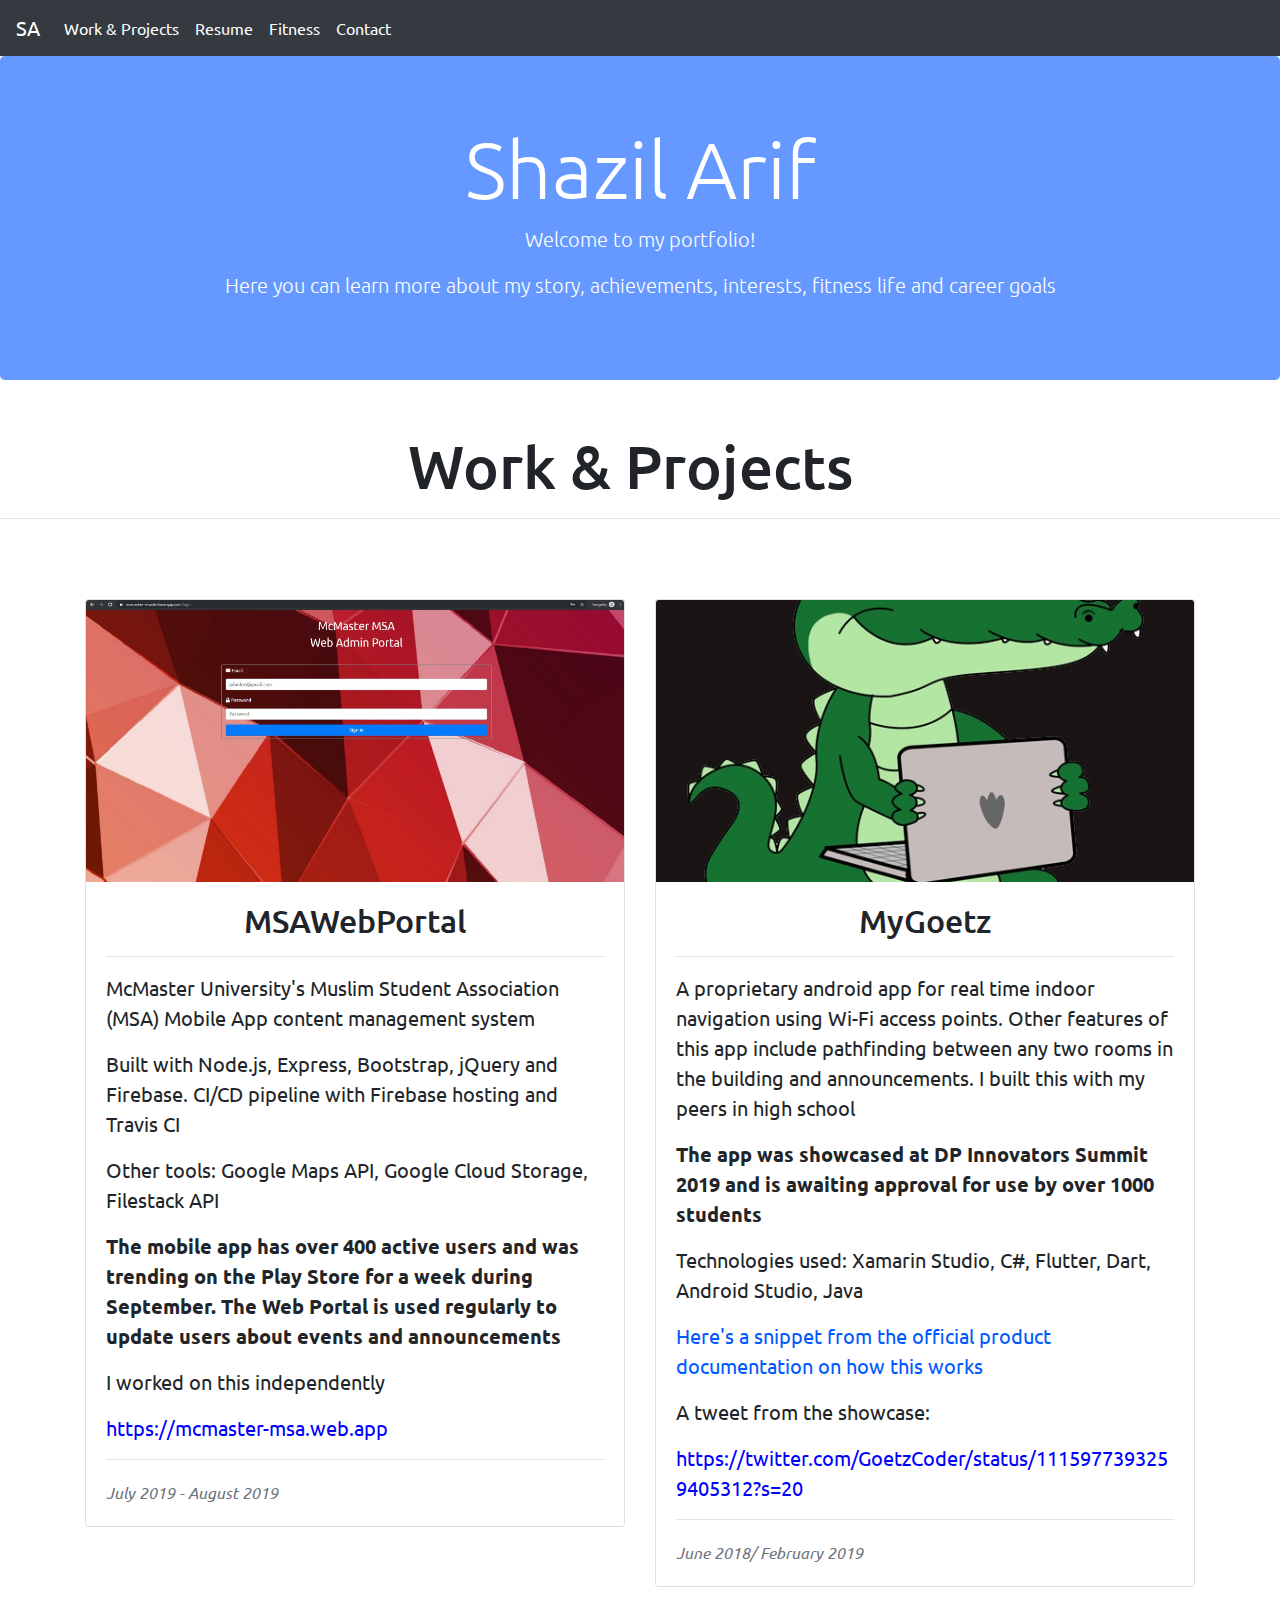
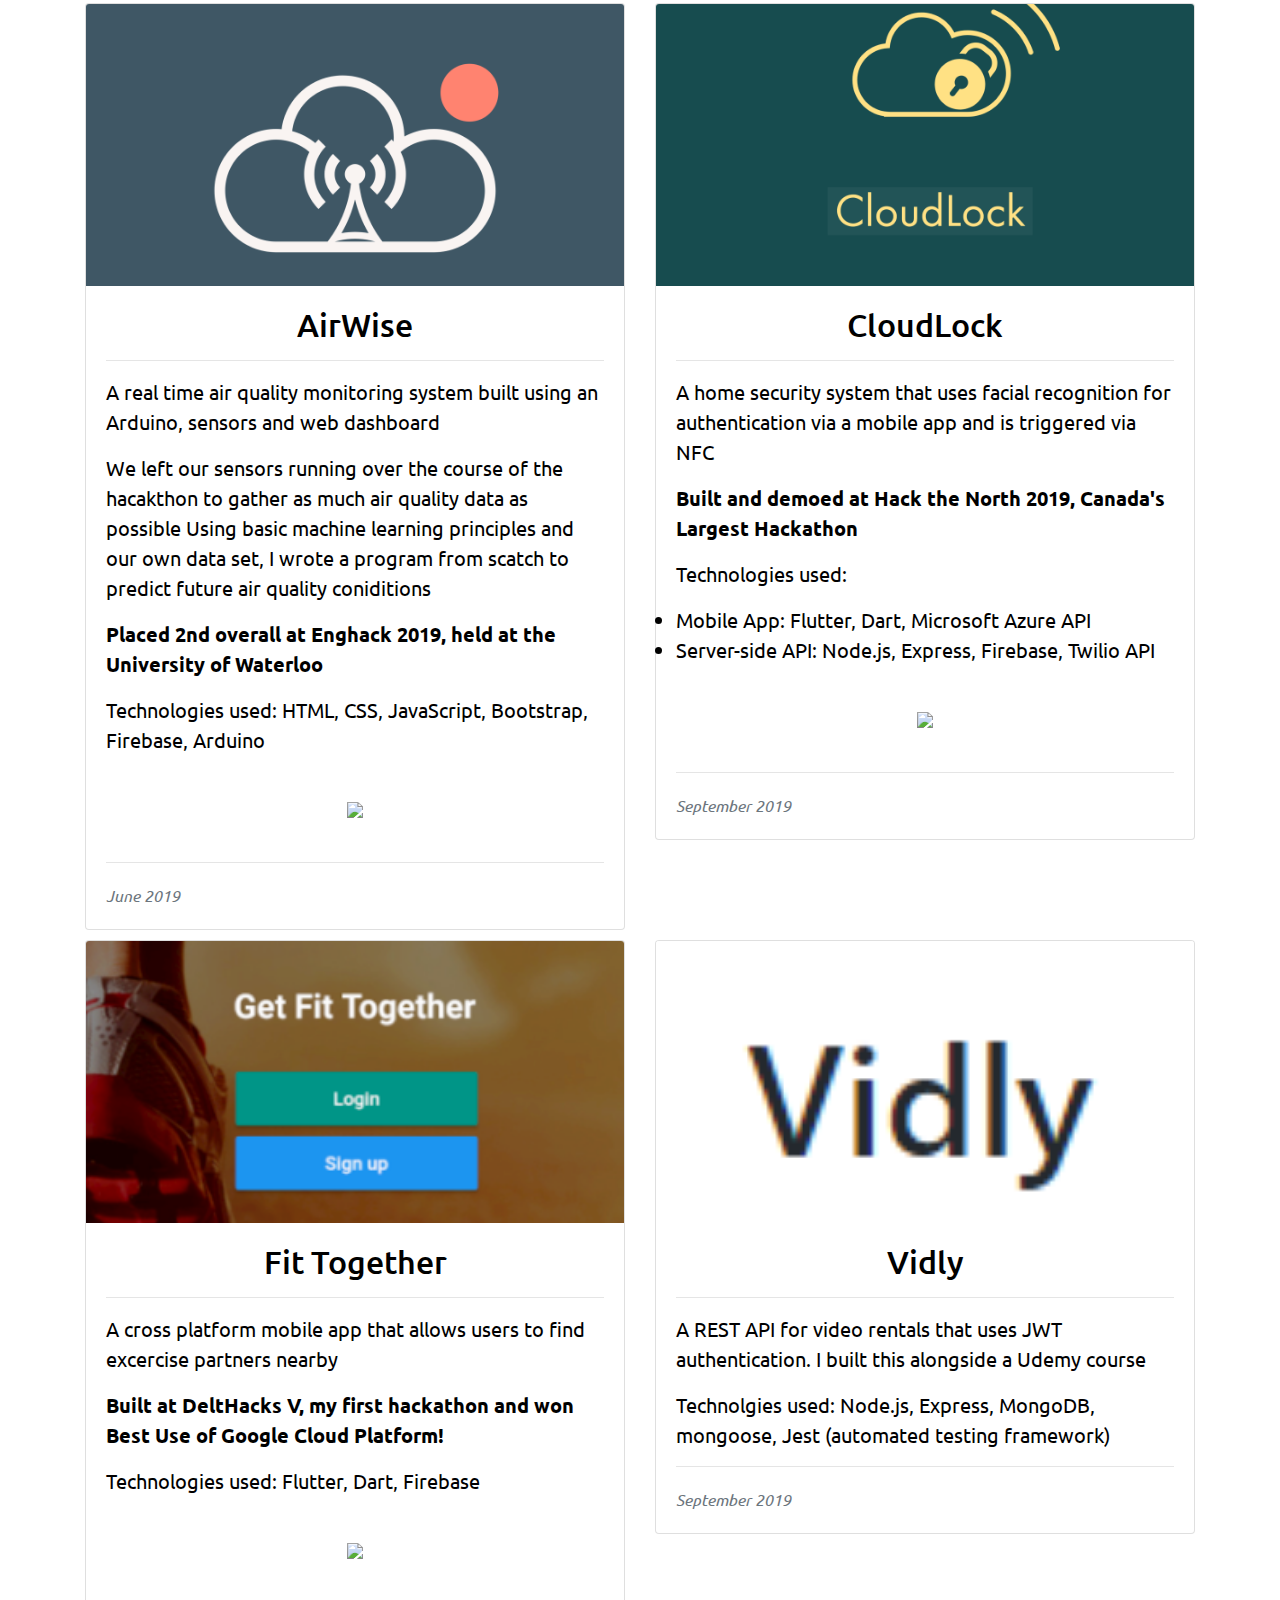
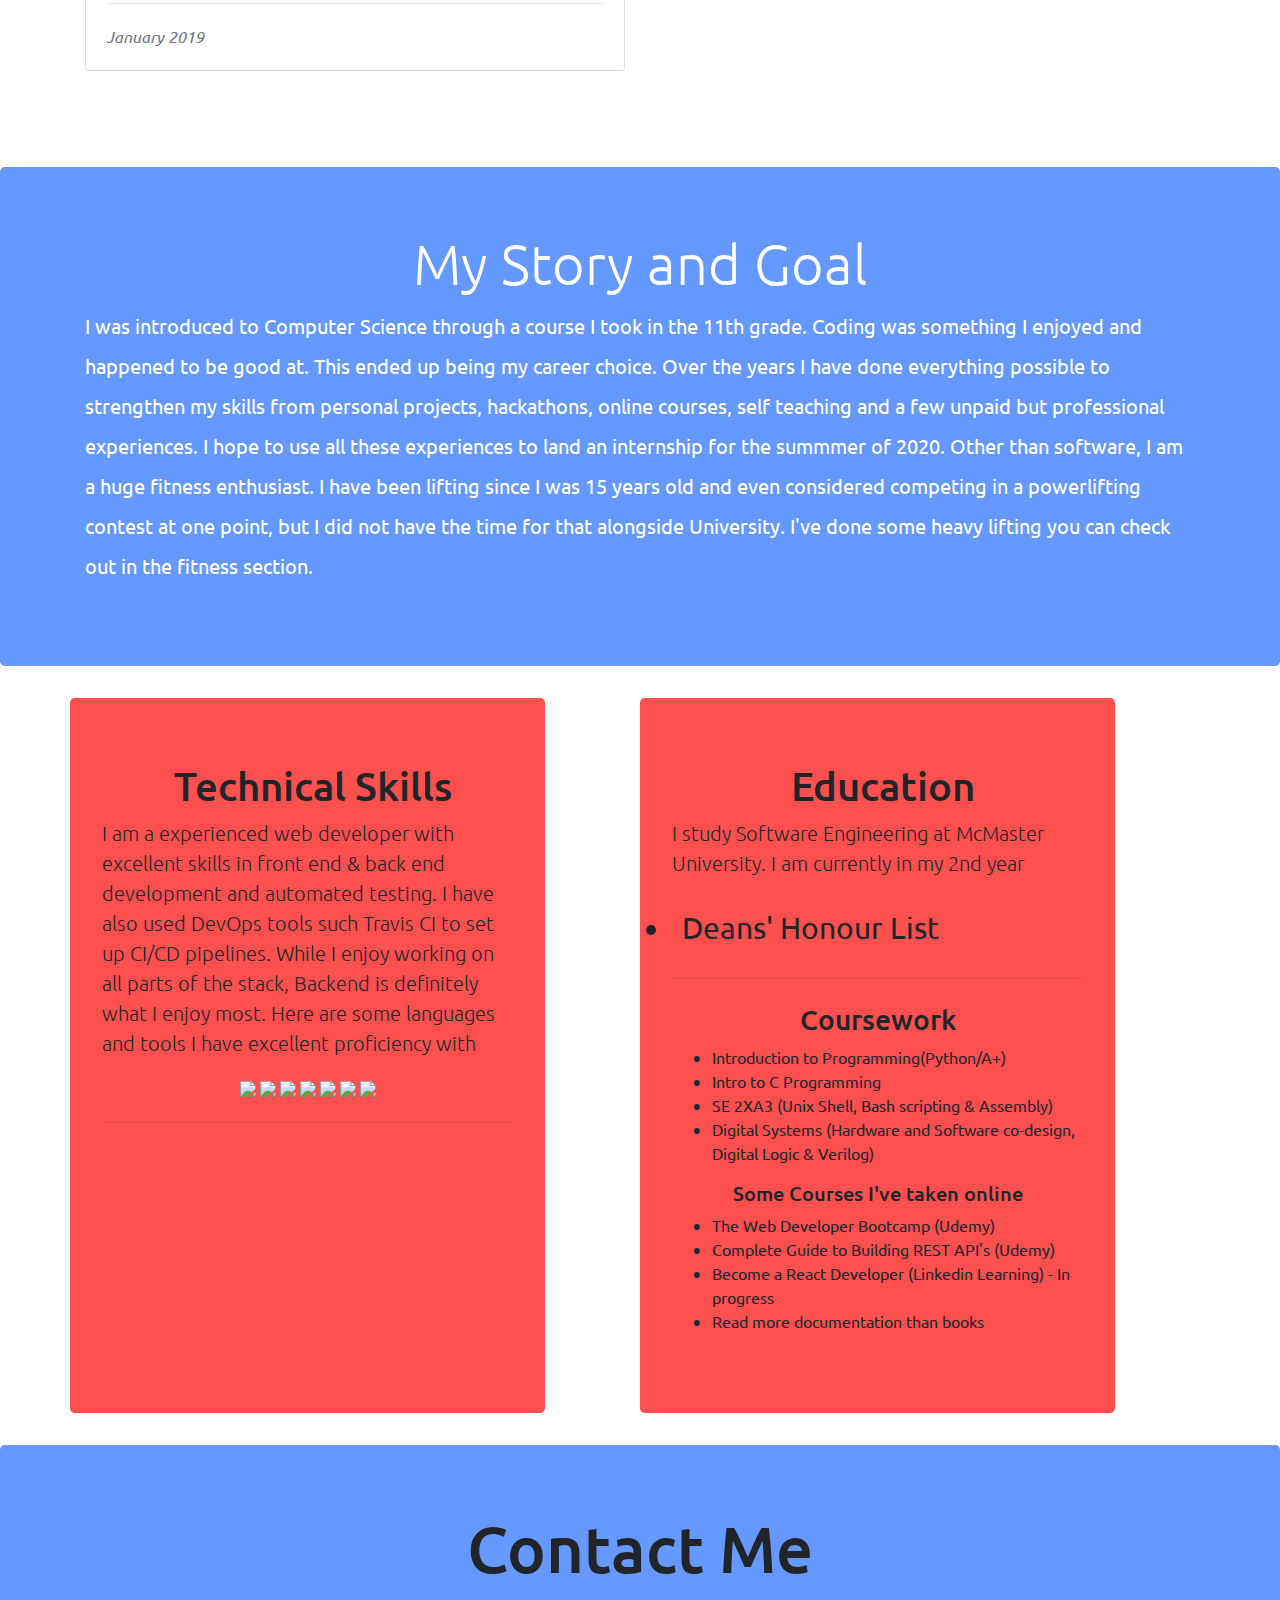
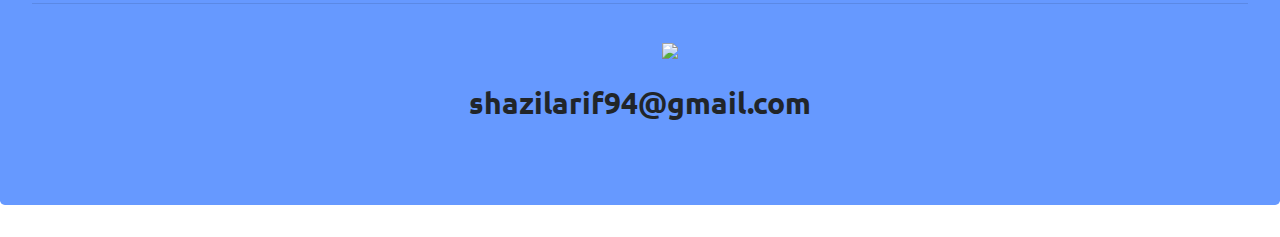
==== commit 3c53b94f: "updated projects" ====
--- a/index.html
+++ b/index.html
@@ -42,6 +42,7 @@
     
       <div id="projects">
         <h1 class="center" style="margin-top:50px;font-size:60px;">Work & Projects <i class="fas fa-star icon-left" style="font-size:50px;"></i></h1>
+        <hr>
         <div class="jumbotron" style="background:white;">
             <div class="container">
                 <div class="row">
@@ -55,7 +56,9 @@
                             <p class="card-text">McMaster University's Muslim Student Association (MSA) Mobile App content management system</p>
                             <p class="card-text"> Built with Node.js, Express, Bootstrap, jQuery and Firebase. CI/CD pipeline with Firebase hosting and Travis CI</p>
                             <p class="card-text">Other tools: Google Maps API, Google Cloud Storage, Filestack API</p>
-                            <p class="card-text"><strong>The mobile app has over 400 active users and was Trending on the Play Store for a week during September</strong></p>
+                            <p class="card-text"><strong>The mobile app has over 400 active users and was trending on the Play Store for a week during September.
+                              The Web Portal is used regularly to update users about events and announcements
+                            </strong></p>
                             <p class="card-text">I worked on this independently</p>
 
       
@@ -68,9 +71,9 @@
                   </div>
 
                   <div class="col-lg-6">
-                      <div class="card mb-3 ">
-
-                          <a href="./assets/img/announcements.jpg"><img src="./assets/img/announcements.jpg" class="card-img-top" alt="..."></a>
+                      <div class="card mb-3">
+
+                          <a href="./assets/img/mygoetz.png"><img src="./assets/img/mygoetz.jpg" class="card-img-top" alt="..."></a>
                             
                         
 
@@ -86,13 +89,9 @@
                                 </p>
                                 <a href="./gps.pdf" style="color:rgb(0, 89, 255)">Here's a snippet from the official product documentation on how this works</a>
 
-                                <br>
-      
-                            <p>A tweet from the showcase:
-
-                                <a href="https://twitter.com/GoetzCoder/status/1115977393259405312?s=20" style="color:blue">https://twitter.com/GoetzCoder/status/1115977393259405312?s=20</a>
-
-                            </p>
+                            <p></p>
+                            <p>A tweet from the showcase:</p>
+                              <a href="https://twitter.com/GoetzCoder/status/1115977393259405312?s=20" style="color:blue">https://twitter.com/GoetzCoder/status/1115977393259405312?s=20</a>
                             <hr>
       
                             <p class="card-text"><small class="text-muted"><em>June 2018/ February 2019</em></small></p>
@@ -115,14 +114,18 @@
                               <p class="card-text">A real time air quality monitoring system built using an Arduino, sensors and web dashboard</p>
                               <p class="card-text">We left our sensors running over the course of the hacakthon to gather as much air quality data as possible
                                 Using basic machine learning principles and our own data set, I wrote a program from scatch to predict future air quality coniditions</p>
-                              <p class="card-text"><strong>Placed 2nd overall at Enghack 2019 held at the University of Waterloo</strong></p>
+                              <p class="card-text"><strong>Placed 2nd overall at Enghack 2019, held at the University of Waterloo</strong></p>
                               <p class="card-text">Technologies used: HTML, CSS, JavaScript, Bootstrap, Firebase, Arduino</p>
 
                               
-                              <p>
+                              <p style="text-align: center">
                                   <a href="https://github.com/shazil-arif/airwise"><i class="fab fa-github icon"></i></a>
                                   <a href="https://devpost.com/software/airwise"><img style="padding-bottom: 26px" src="https://img.icons8.com/material/48/000000/devpost.png"></a>
                               </p>
+
+                              <hr>
+      
+                            <p class="card-text"><small class="text-muted"><em>June 2019</em></small></p>
 
                             </div>
                           </div>
@@ -143,10 +146,14 @@
                                     </p>
 
 
-                                    <p>
+                                    <p style="text-align: center">
                                         <a href="https://github.com/shazil-arif/CloudLock"><i class="fab fa-github icon"></i></a>
                                         <a href="https://devpost.com/software/cloudlock-z3p4hu"><img style="padding-bottom: 26px" src="https://img.icons8.com/material/48/000000/devpost.png"></a>
                                     </p>
+
+                                    <hr>
+      
+                                    <p class="card-text"><small class="text-muted"><em>September 2019</em></small></p>
 
                                   </div>
                                 </div>
@@ -164,12 +171,17 @@
                                   <p class="card-text">A cross platform mobile app that allows users to find excercise partners nearby</p>
                                   <p class="card-text"><strong>Built at DeltHacks V, my first hackathon and won Best Use of Google Cloud Platform!</strong></p>
 
+                                  <p class="card-text">Technologies used: Flutter, Dart, Firebase</p>
+
+
 
                                   <p style="text-align:center" >
                                       <a href="https://github.com/shazil-arif/fit_together"><i class="fab fa-github icon"></i></a>
                                       <a href="https://devpost.com/software/fit_together"><img style="padding-bottom: 26px" src="https://img.icons8.com/material/48/000000/devpost.png"></a>
                                   </p>
-
+                                  <hr>
+      
+                                  <p class="card-text"><small class="text-muted"><em>January 2019</em></small></p>
 
                                 </div>
                             </div>
@@ -185,6 +197,10 @@
                                   <p class="card-text">Technolgies used: Node.js, Express, MongoDB, mongoose, Jest (automated testing framework)</p>
 
                                   <p style="text-align: center"><a href="https://github.com/shazil-arif/Vidly"><i class="fab fa-github icon"></i></a></p>
+                                  <hr>
+      
+                                 <p class="card-text"><small class="text-muted"><em>September 2019</em></small></p>
+                    
 
                                 </div>
                             </div>
@@ -207,7 +223,7 @@
                   This ended up being my career choice. Over the years I have done everything possible to strengthen my skills from personal projects, hackathons, online courses, self teaching 
                   and a few unpaid but professional experiences. I hope to use all these experiences to land an internship for the summmer of 2020. Other than software, I am a huge fitness enthusiast.
                   I have been lifting since I was 15 years old and even considered competing in a powerlifting contest at one point, but I did not have the time for that alongside University. I've done some heavy lifting you 
-                  can check out in the fitness section. Lastly, I would love for you to leave a rating and review at the bottom!
+                  can check out in the fitness section.
                 </p>
               </div>
             </div>
@@ -217,18 +233,22 @@
         <div class="container">
             <div class='row'>
                   <div class="jumbotron col-xs-12 col-md-5" style="background: rgb(255, 80, 80)">
-                          <h1 class="subheading center"><i class="fas fa-user icon-right"></i>Technical Skills</h1>
-                          <p class="lead">I am a experienced web developer with excellent skills in front end & back end development and automated testing. I have also used DevOps tools such Travis CI to set up CI/CD pipelines. While I enjoy working on all parts of the stack, Backend is definitely what I enjoy most. Here are some languages and tools I have excellent proficiency with</p>
-                          <div class="center">
-                              <img src="https://img.icons8.com/color/48/000000/firebase.png">
-                              <img src="https://img.icons8.com/color/48/000000/nodejs.png">
-                              <img src="https://img.icons8.com/color/48/000000/python.png">
-                              <img src="https://img.icons8.com/color/48/000000/bootstrap.png">
-                              <img src="https://img.icons8.com/color/48/000000/c-sharp-logo.png">
-                              <img src="https://img.icons8.com/color/48/000000/mongodb.png">
-                              <img src="https://img.icons8.com/color/48/000000/javascript.png">
-                          </div>    
-                          <hr class="my-4">
+                    <div>
+                        <h1 class="subheading center"><i class="fas fa-user icon-right"></i>Technical Skills</h1>
+                        <p class="lead">I am a experienced web developer with excellent skills in front end & back end development and automated testing. I have also used DevOps tools such Travis CI to set up CI/CD pipelines. While I enjoy working on all parts of the stack, Backend is definitely what I enjoy most. Here are some languages and tools I have excellent proficiency with</p>
+                        <div class="center">
+                            <img src="https://img.icons8.com/color/48/000000/firebase.png">
+                            <img src="https://img.icons8.com/color/48/000000/nodejs.png">
+                            <img src="https://img.icons8.com/color/48/000000/python.png">
+                            <img src="https://img.icons8.com/color/48/000000/bootstrap.png">
+                            <img src="https://img.icons8.com/color/48/000000/c-sharp-logo.png">
+                            <img src="https://img.icons8.com/color/48/000000/mongodb.png">
+                            <img src="https://img.icons8.com/color/48/000000/javascript.png">
+                        </div>    
+                        <hr class="my-4">
+
+                    </div>
+                          
                   </div>
   
                   <div class="col-md-1"></div>
--- a/assets/css/index.css
+++ b/assets/css/index.css
@@ -60,3 +60,8 @@
 .icon{
     font-size:50px;
 }
+.card-img-top {
+    width: 100%;
+    height: 22vw;
+    object-fit: cover;
+}
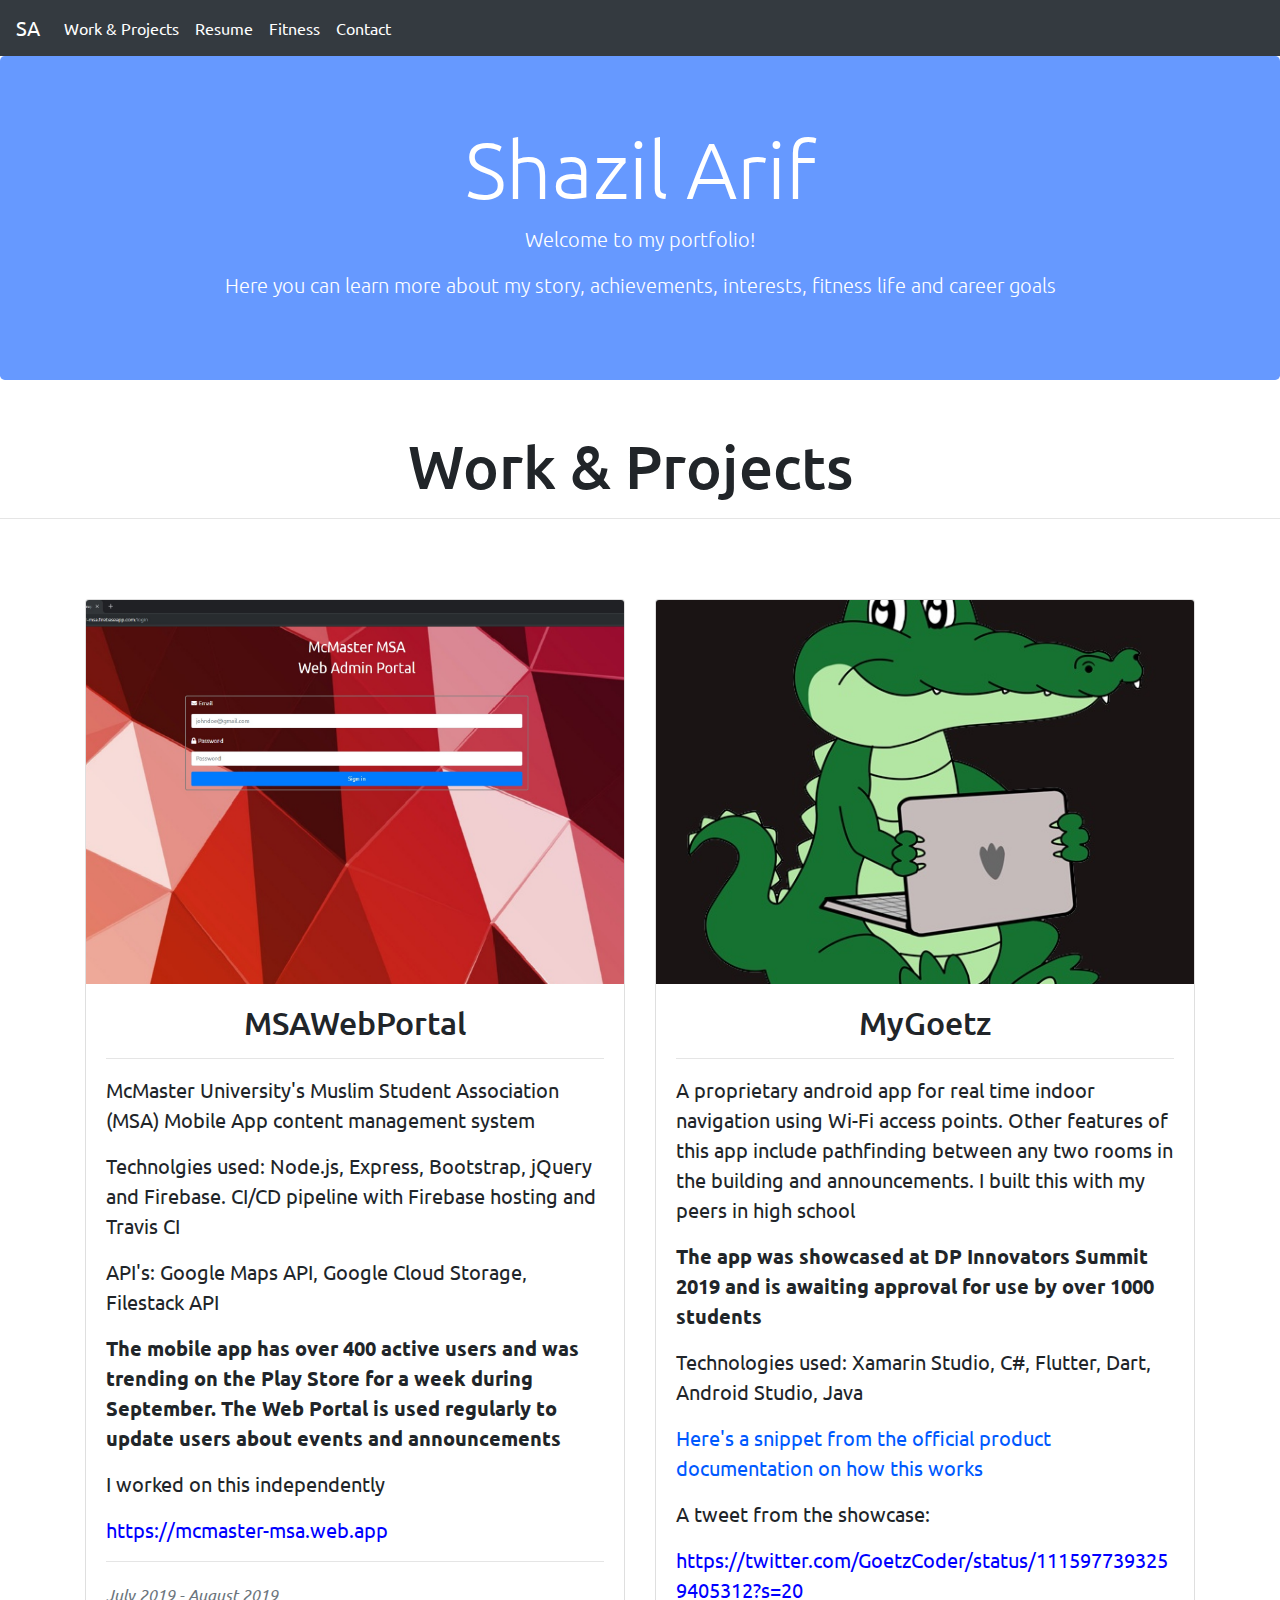
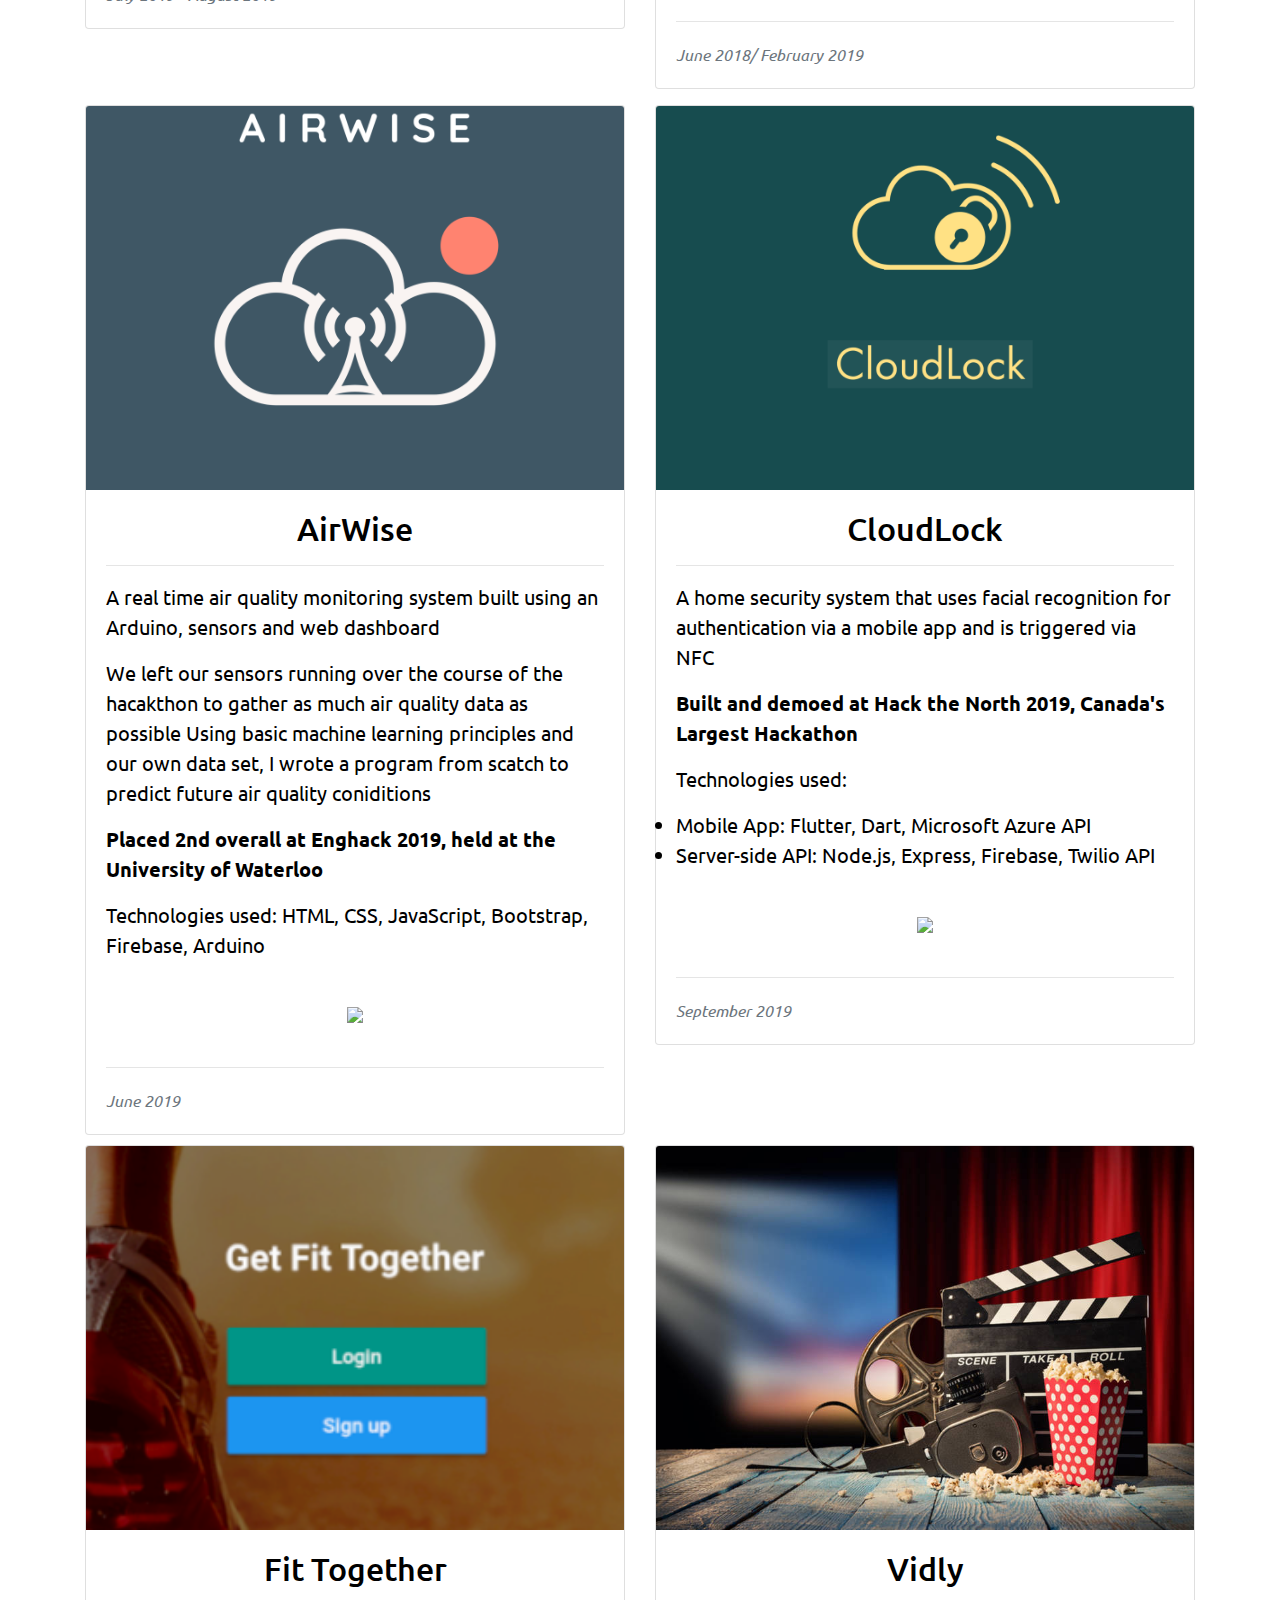
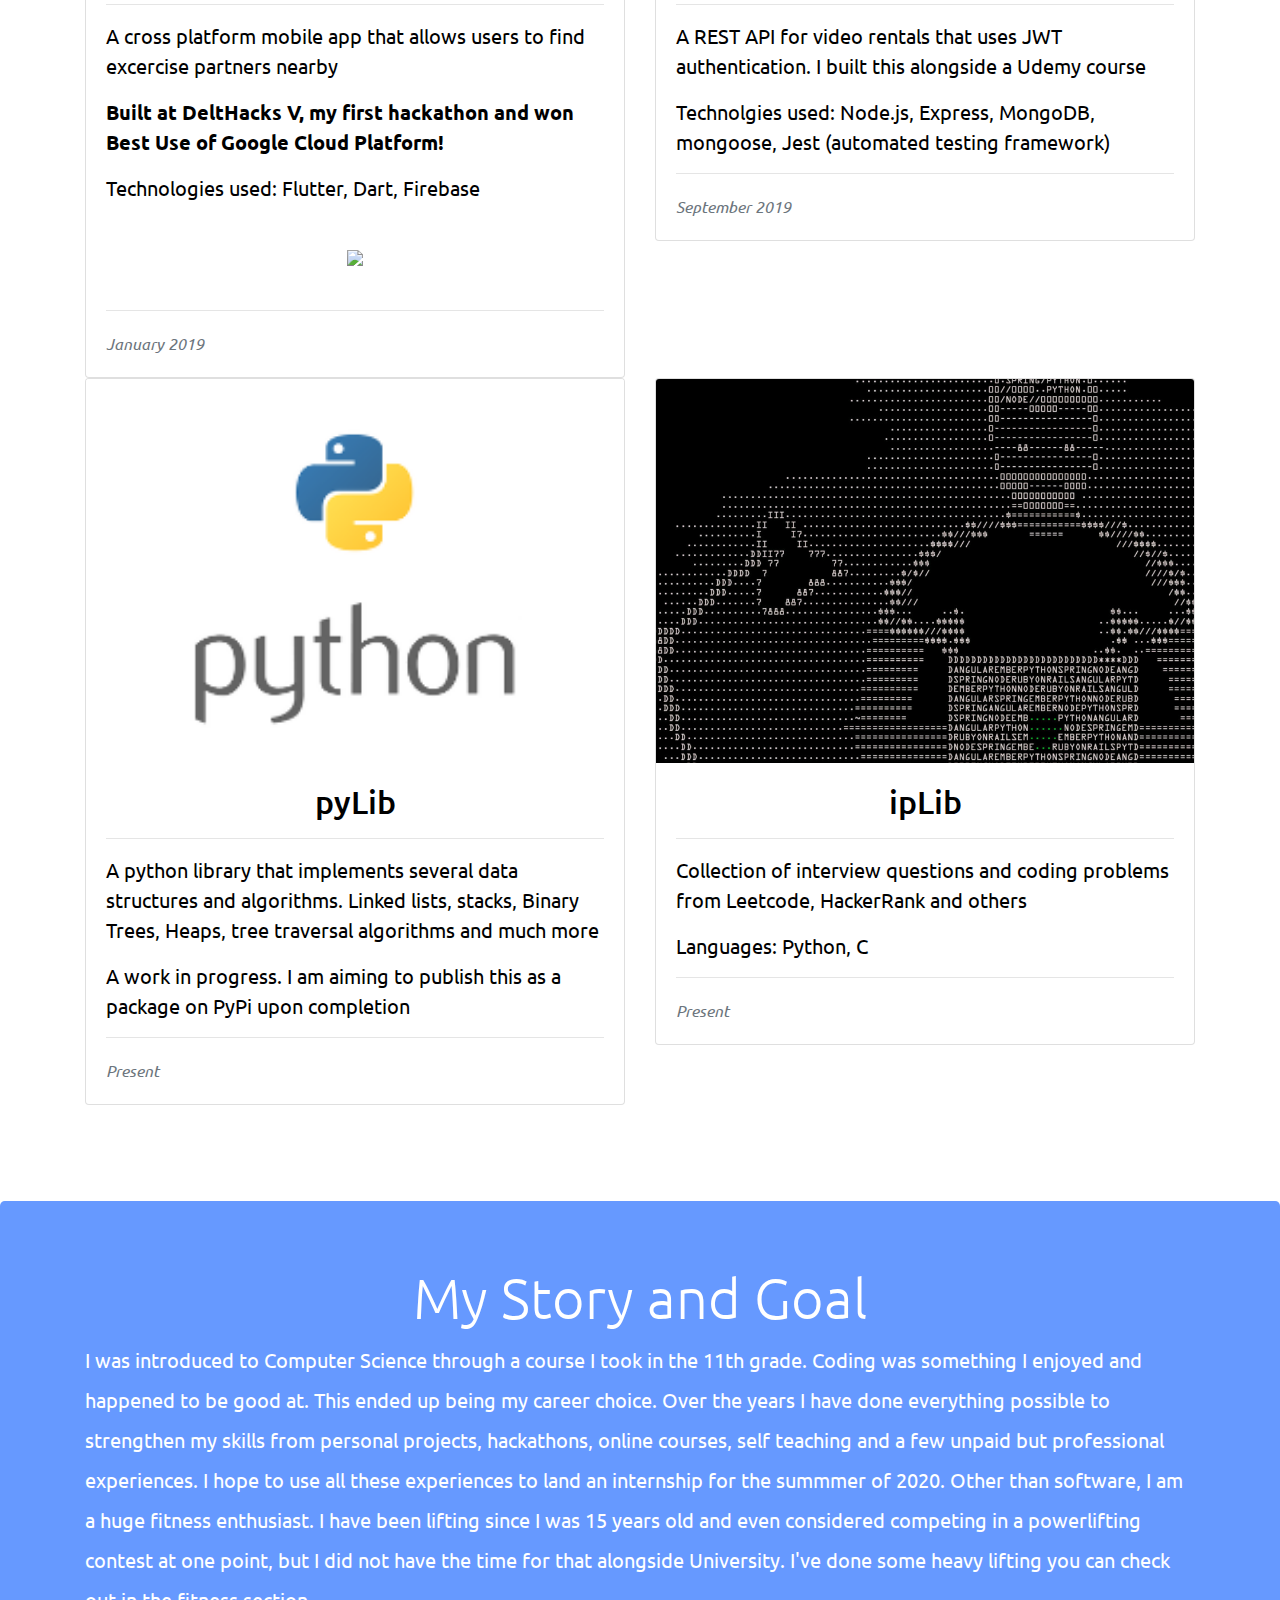
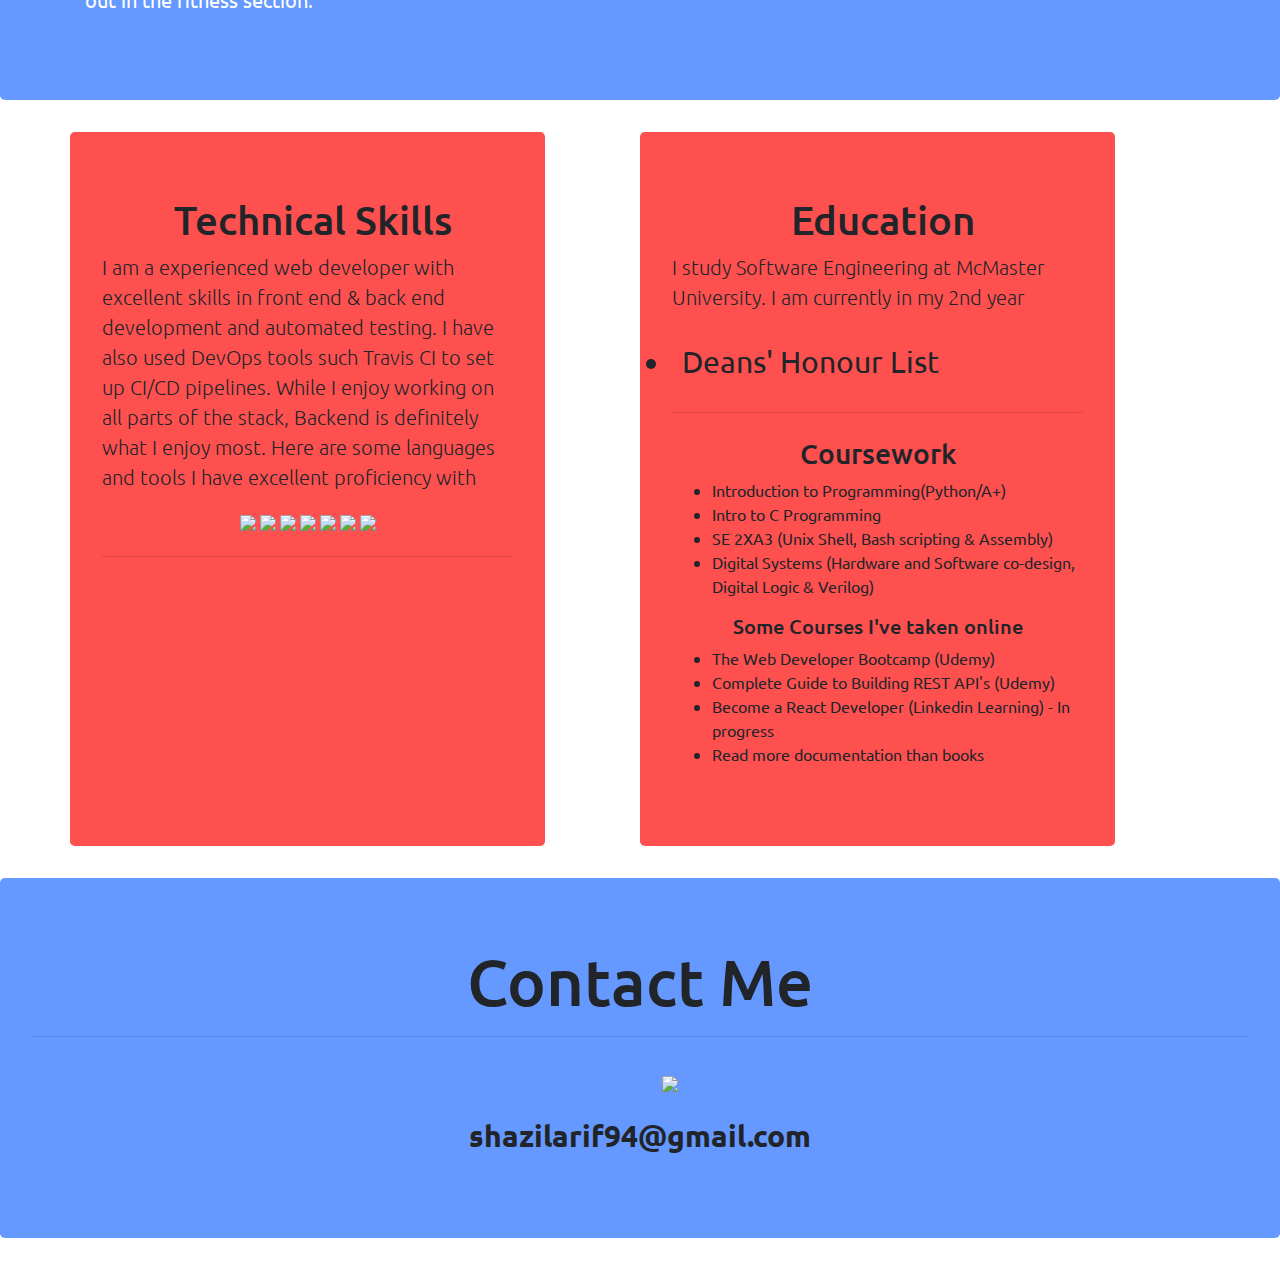
==== commit 25eea035: "added more projects" ====
--- a/index.html
+++ b/index.html
@@ -25,7 +25,7 @@
               <a class="nav-link light_font" href="./assets/resume.pdf">Resume</a>
             </li>
             <li class="nav-item">
-                <a class="nav-link light_font" href="#">Fitness</a>
+                <a class="nav-link light_font" href="./fitness.html">Fitness</a>
               </li>
               <li class="nav-item">
                 <a class="nav-link light_font" href="#contact">Contact</a>
@@ -54,8 +54,8 @@
                             <hr>
       
                             <p class="card-text">McMaster University's Muslim Student Association (MSA) Mobile App content management system</p>
-                            <p class="card-text"> Built with Node.js, Express, Bootstrap, jQuery and Firebase. CI/CD pipeline with Firebase hosting and Travis CI</p>
-                            <p class="card-text">Other tools: Google Maps API, Google Cloud Storage, Filestack API</p>
+                            <p class="card-text">Technolgies used: Node.js, Express, Bootstrap, jQuery and Firebase. CI/CD pipeline with Firebase hosting and Travis CI</p>
+                            <p class="card-text">API's: Google Maps API, Google Cloud Storage, Filestack API</p>
                             <p class="card-text"><strong>The mobile app has over 400 active users and was trending on the Play Store for a week during September.
                               The Web Portal is used regularly to update users about events and announcements
                             </strong></p>
@@ -75,8 +75,6 @@
 
                           <a href="./assets/img/mygoetz.png"><img src="./assets/img/mygoetz.jpg" class="card-img-top" alt="..."></a>
                             
-                        
-
                           <div class="card-body">
                             <h2 class="card-title center">MyGoetz</h2>
                             <hr>
@@ -145,7 +143,6 @@
                                       <li>Server-side API: Node.js, Express, Firebase, Twilio API</li> 
                                     </p>
 
-
                                     <p style="text-align: center">
                                         <a href="https://github.com/shazil-arif/CloudLock"><i class="fab fa-github icon"></i></a>
                                         <a href="https://devpost.com/software/cloudlock-z3p4hu"><img style="padding-bottom: 26px" src="https://img.icons8.com/material/48/000000/devpost.png"></a>
@@ -173,8 +170,6 @@
 
                                   <p class="card-text">Technologies used: Flutter, Dart, Firebase</p>
 
-
-
                                   <p style="text-align:center" >
                                       <a href="https://github.com/shazil-arif/fit_together"><i class="fab fa-github icon"></i></a>
                                       <a href="https://devpost.com/software/fit_together"><img style="padding-bottom: 26px" src="https://img.icons8.com/material/48/000000/devpost.png"></a>
@@ -189,7 +184,7 @@
                     
                         <div class="col-lg-6" style="margin-top:10px;">
                             <div class="card" style="width: 100%;">
-                                <img src="./assets/img/vidly.PNG" class="card-img-top" alt="...">
+                                <img src="./assets/img/vidly.jpg" class="card-img-top" alt="...">
                                 <div class="card-body" style="color:black">
                                     <h2 class="card-title center">Vidly</h2>
                                     <hr>
@@ -205,6 +200,49 @@
                                 </div>
                             </div>
                     </div>
+                  </div>
+
+                  <div class="row">
+
+                    <div class="col-lg-6">
+                        <div class="card" style="width: 100%;">
+                            <img src="./assets/img/python.png" class="card-img-top" alt="...">
+                            <div class="card-body" style="color:black">
+                                <h2 class="card-title center">pyLib</h2>
+                                <hr>
+                              <p class="card-text">A python library that implements several data structures and algorithms. Linked lists, stacks,
+                                 Binary Trees, Heaps, tree traversal algorithms and much more
+                              </p>
+
+                              <p> A work in progress. I am aiming to publish
+                                  this as a package on PyPi upon completion</p>
+  
+                              <p style="text-align: center"><a href="https://github.com/shazil-arif/pyLib"><i class="fab fa-github icon"></i></a></p>
+                              <hr>
+  
+                             <p class="card-text"><small class="text-muted"><em>Present</em></small></p>
+                            </div>
+                        </div>
+                    </div>
+
+                    <div class="col-lg-6">
+                        <div class="card" style="width: 100%;">
+                            <img src="./assets/img/coding.png" class="card-img-top" alt="...">
+                            <div class="card-body" style="color:black">
+                                <h2 class="card-title center">ipLib</h2>
+                                <hr>
+                              <p class="card-text">Collection of interview questions and coding problems from Leetcode, HackerRank and others</p>
+                              <p>Languages: Python, C</p>
+  
+                              <p style="text-align: center"><a href="https://github.com/shazil-arif/ipLib"><i class="fab fa-github icon"></i></a></p>
+                              <hr>
+  
+                             <p class="card-text"><small class="text-muted"><em>Present</em></small></p>
+                            </div>
+                        </div>
+
+                    </div>
+                      
                   </div>
 
               </div>
--- a/assets/css/index.css
+++ b/assets/css/index.css
@@ -62,6 +62,6 @@
 }
 .card-img-top {
     width: 100%;
-    height: 22vw;
+    height: 30vw;
     object-fit: cover;
 }
